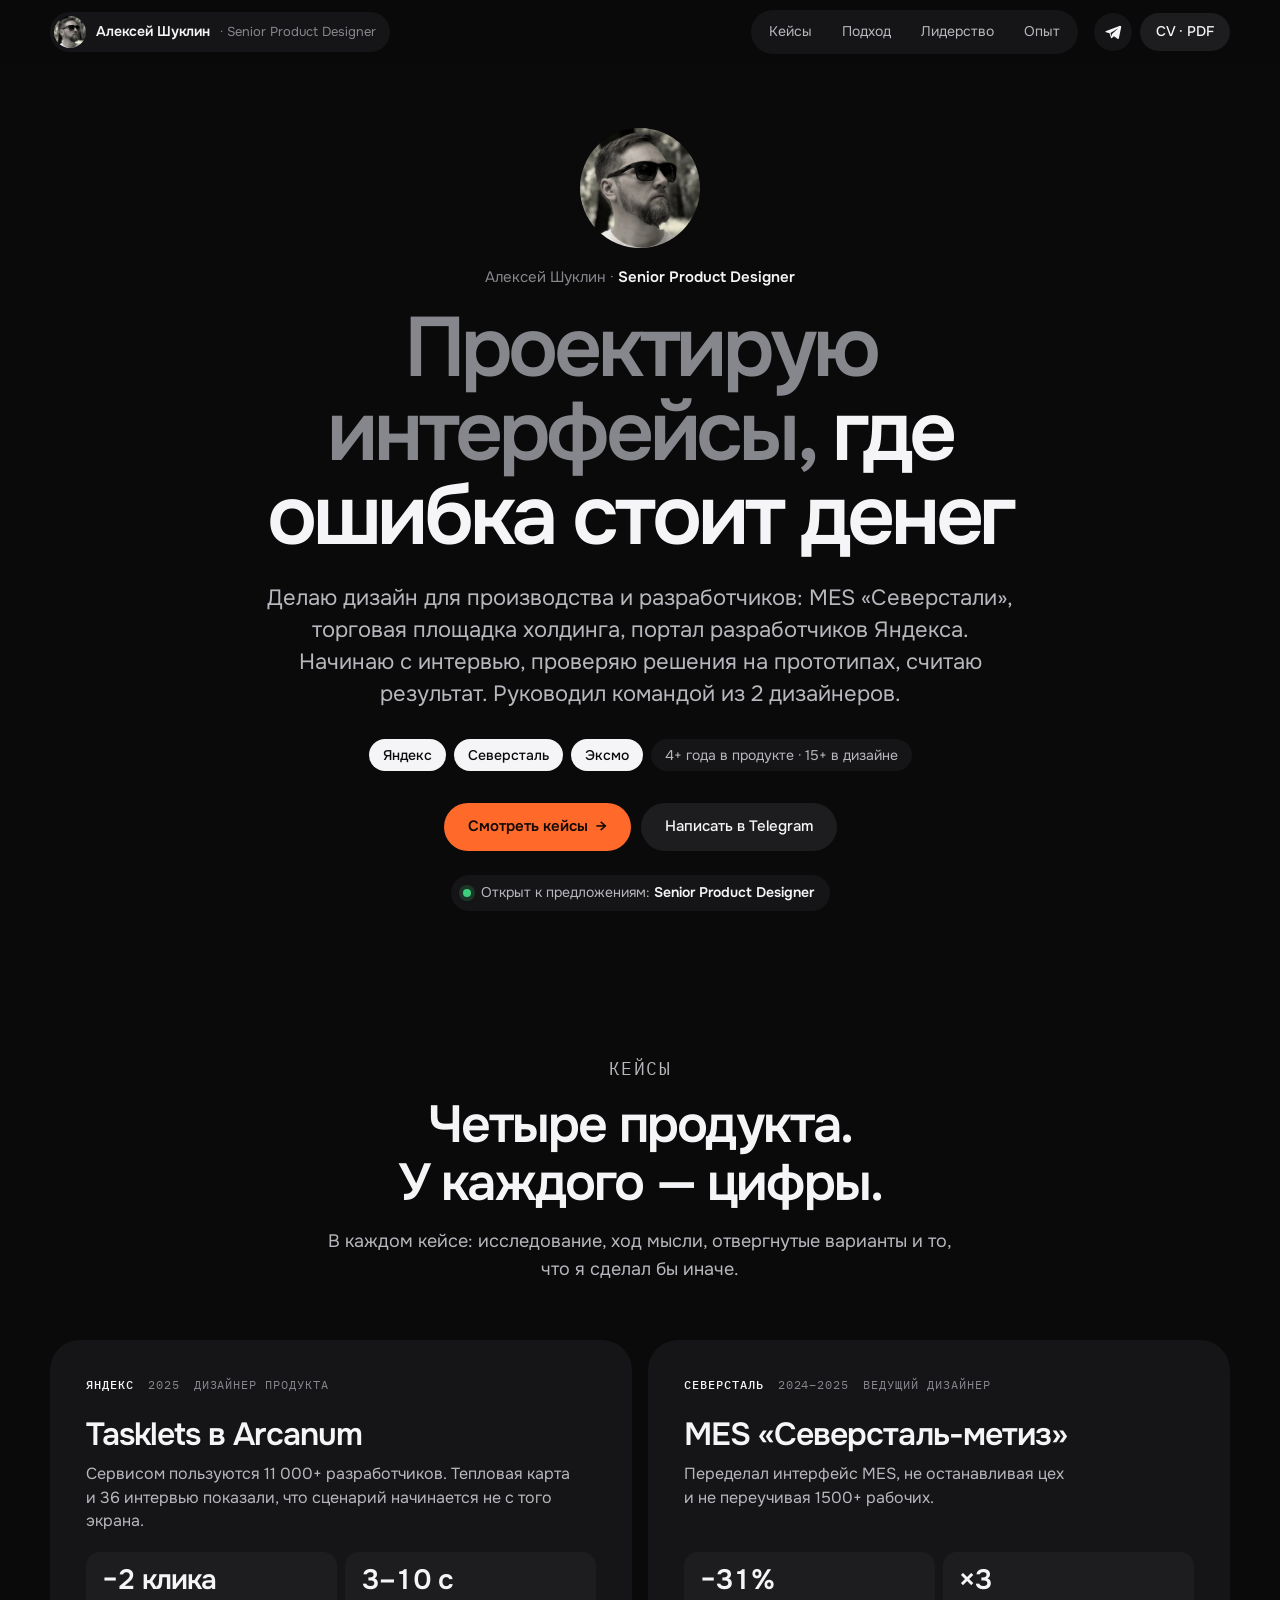
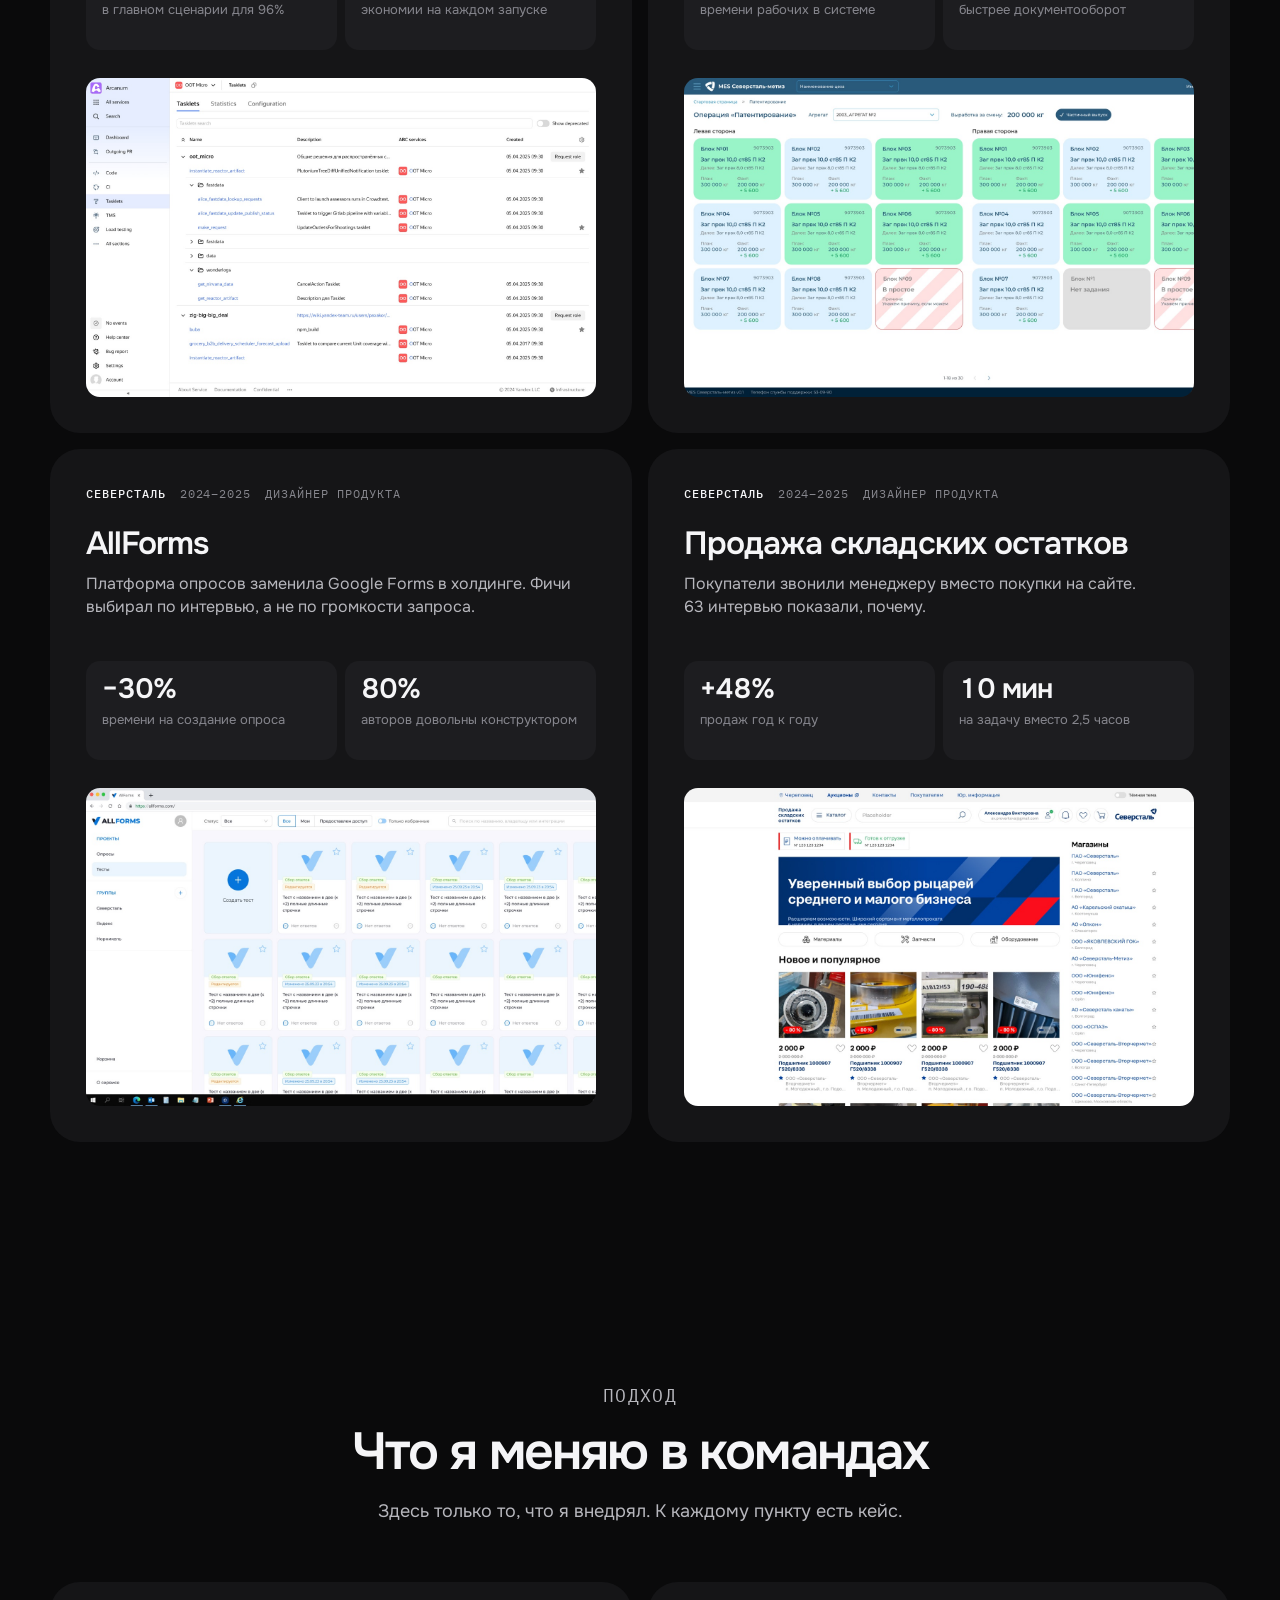
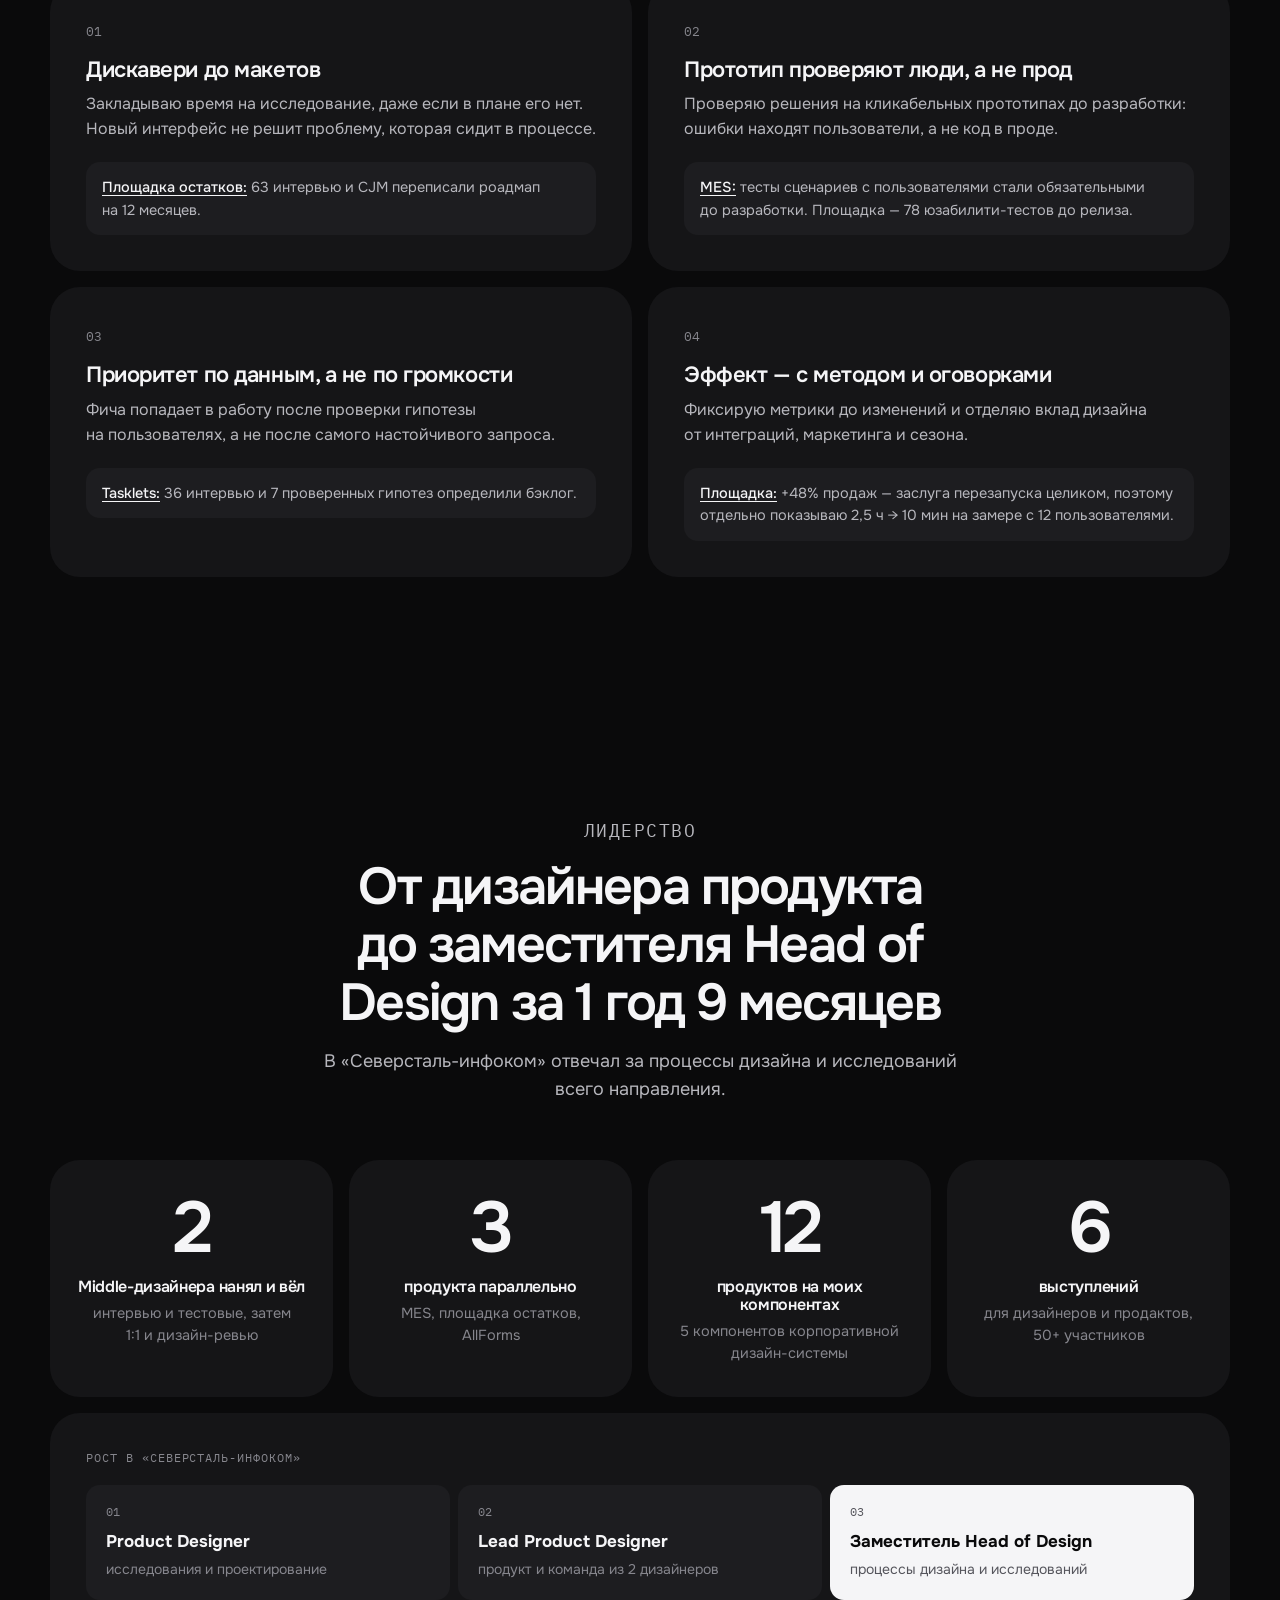
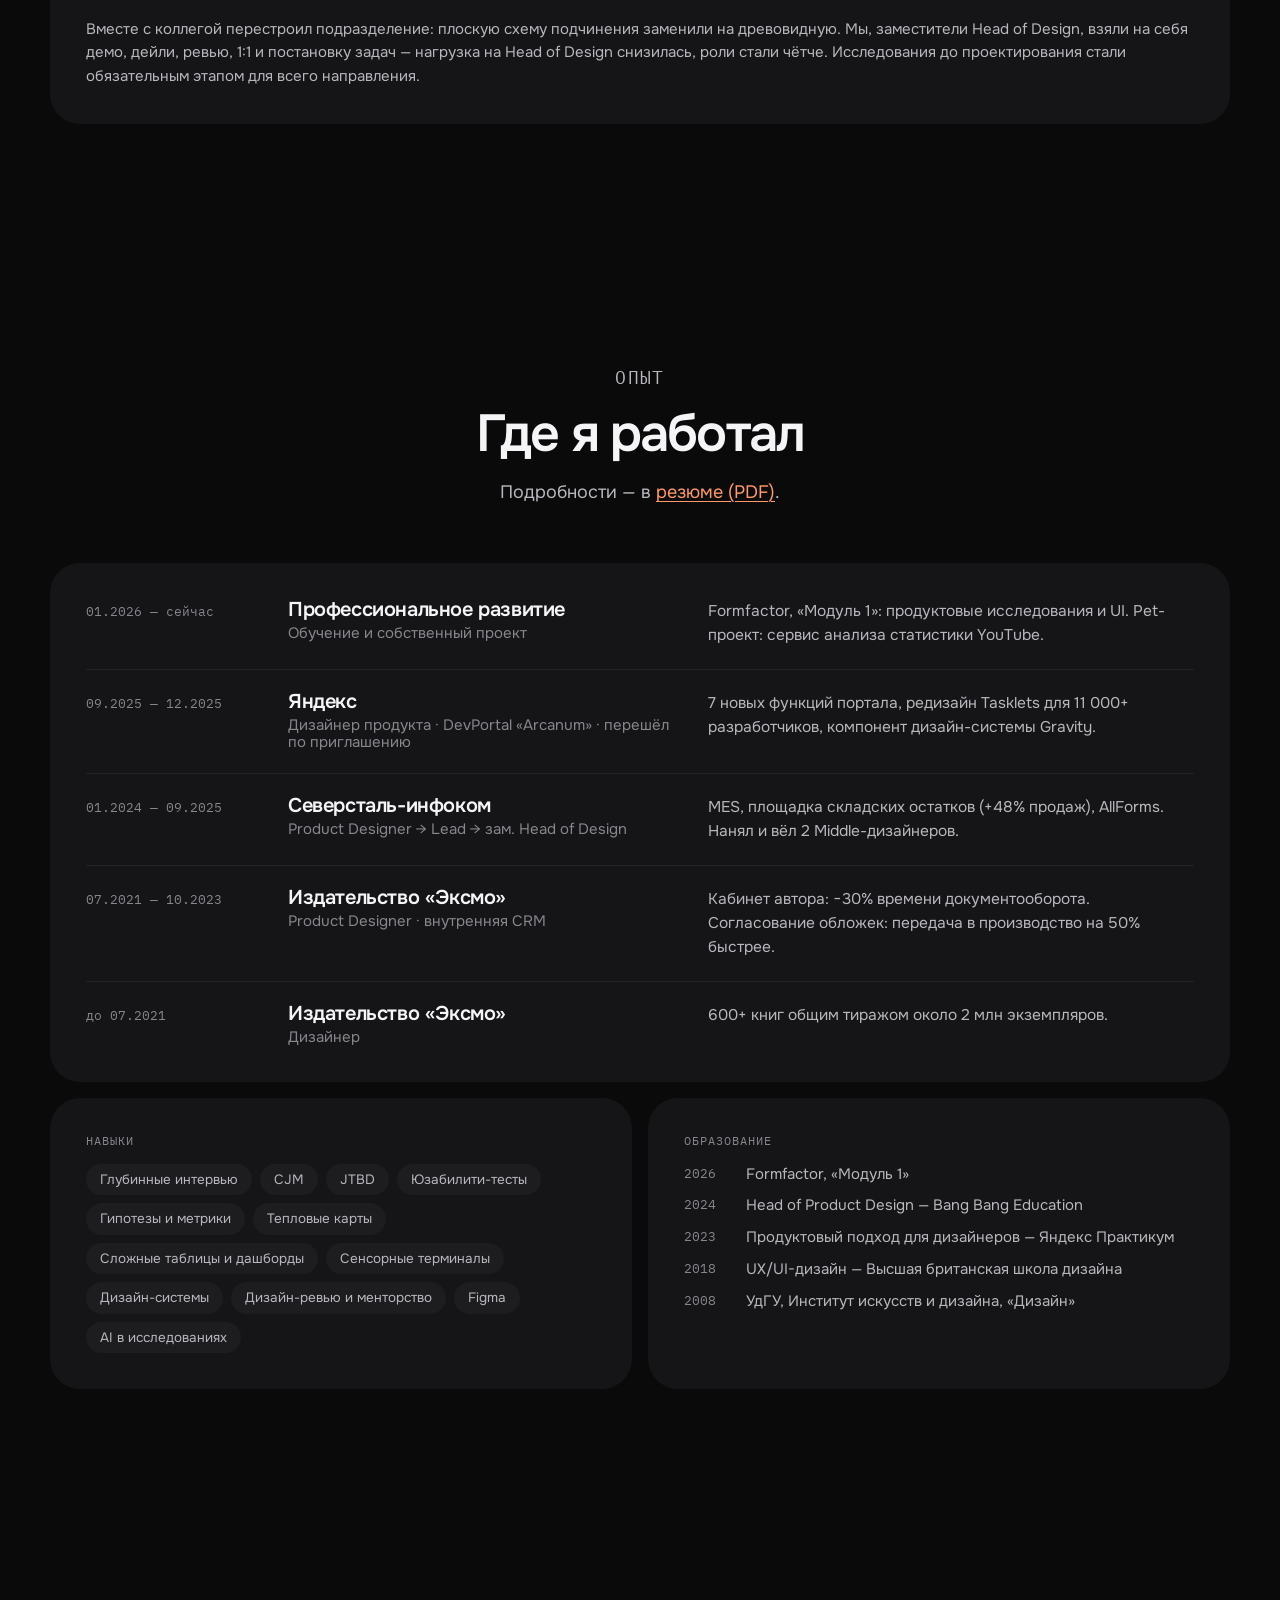
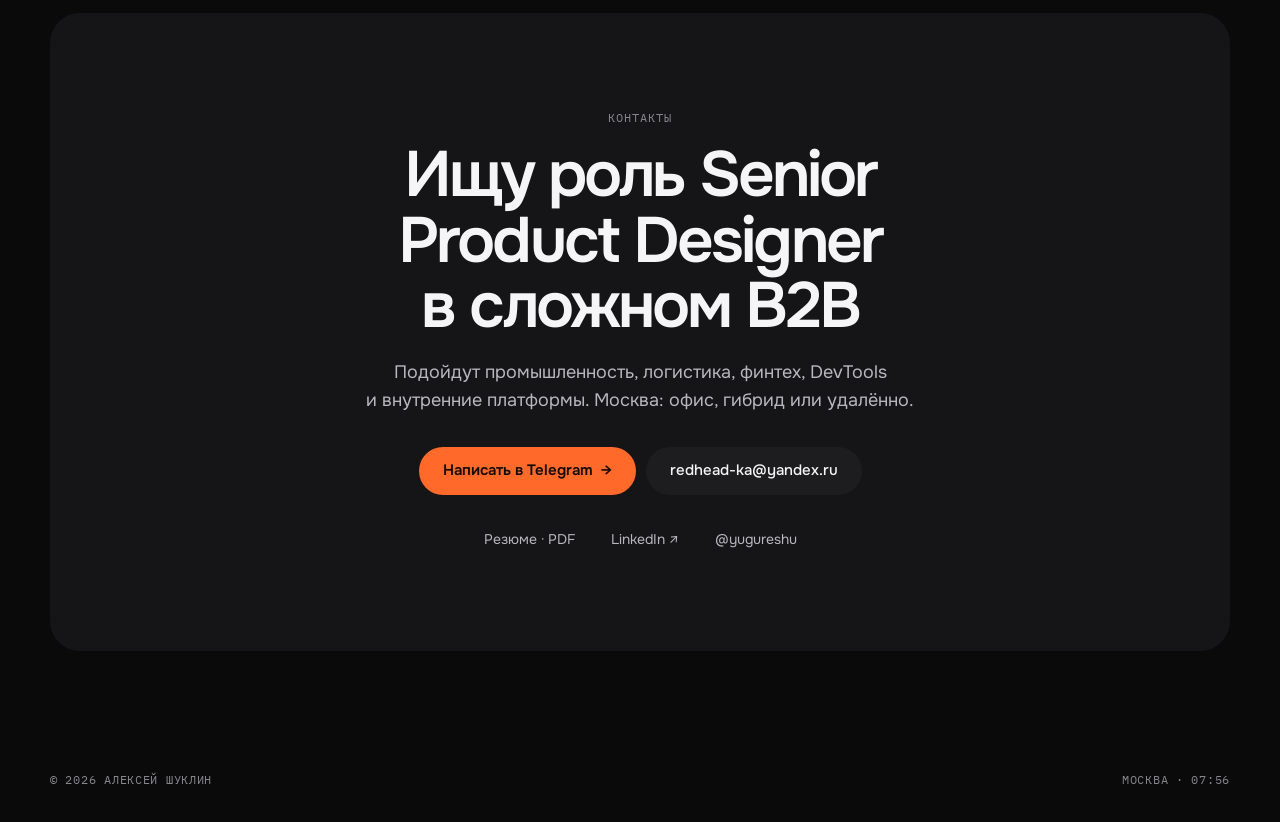
==== index.html @ 3ce42d24 "Портфолио: главная, 4 кейса, ассеты и резюме Co-Authored-By: Claude Opus 5.5 <noreply@anthropic.com>" ====
<!doctype html>
<html lang="ru">
<head>
  <meta charset="utf-8">
  <meta name="viewport" content="width=device-width, initial-scale=1">
  <title>Алексей Шуклин — Senior Product Designer, enterprise B2B</title>
  <meta name="description" content="Продуктовый дизайнер в enterprise B2B: MES для «Северстали», площадка продажи складских остатков (+48% продаж), DevTools в Яндексе. Кейсы с исследованиями, развилками и метриками.">
  <meta property="og:type" content="website">
  <meta property="og:title" content="Алексей Шуклин — Senior Product Designer">
  <meta property="og:description" content="Enterprise B2B: от терминалов в цеху «Северстали» до портала разработчиков Яндекса. 4 кейса с методами и метриками.">
  <meta property="og:image" content="assets/img/home/mes.jpg">
  <meta name="twitter:card" content="summary_large_image">
  <meta name="theme-color" content="#0a0a0b">
  <link rel="icon" href="data:image/svg+xml,%3Csvg xmlns='http://www.w3.org/2000/svg' viewBox='0 0 32 32'%3E%3Crect width='32' height='32' rx='9' fill='%2316161a'/%3E%3Cpath d='M4 28 28 4' stroke='%23ff6a2b' stroke-width='6' stroke-linecap='round'/%3E%3C/svg%3E">
  <link rel="preconnect" href="https://fonts.googleapis.com">
  <link rel="preconnect" href="https://fonts.gstatic.com" crossorigin>
  <link href="https://fonts.googleapis.com/css2?family=IBM+Plex+Mono:wght@400;500&family=Onest:wght@400;500;600;700&display=swap" rel="stylesheet">
  <link rel="stylesheet" href="assets/styles.css?v=20">
</head>
<body class="has-bg">
<canvas class="bg-canvas" aria-hidden="true"></canvas>
<a class="skip-link" href="#main">Перейти к содержимому</a>

<header class="site-header">
  <div class="wrap header-inner">
    <a class="me" href="index.html" aria-label="Алексей Шуклин — на главную">
      <img src="assets/img/portrait.jpg" alt="" width="32" height="32">
      <strong>Алексей Шуклин</strong><span>Senior Product Designer</span>
    </a>
    <nav class="nav" aria-label="Основная навигация">
      <a href="#cases">Кейсы</a>
      <a href="#approach">Подход</a>
      <a href="#leadership">Лидерство</a>
      <a href="#experience">Опыт</a>
    </nav>
    <div class="header-cta">
      <a class="icon-btn" href="https://t.me/yugureshu" target="_blank" rel="noopener" aria-label="Написать в Telegram">
        <svg viewBox="0 0 24 24" fill="currentColor" aria-hidden="true"><path d="M21.4 3.6 2.9 10.7c-1.2.5-1.2 1.2-.2 1.5l4.7 1.5 1.8 5.6c.2.6.1.9.8.9.5 0 .7-.2 1-.5l2.3-2.2 4.8 3.5c.9.5 1.5.2 1.7-.8l3.1-14.7c.3-1.3-.5-1.9-1.5-1.4ZM8.6 13.4l9.2-5.8c.5-.3.9-.1.5.2l-7.6 6.9-.3 3.2-1.8-4.5Z"/></svg>
      </a>
      <a class="btn btn-sm" href="assets/Aleksei_Shuklin_Senior_Product_Designer.pdf" download>CV · PDF</a>
    </div>
  </div>
</header>

<main id="main">

  <!-- ============ HERO ============ -->
  <section class="hero">
    <div class="wrap">
      <img class="avatar" src="assets/img/portrait.jpg" alt="Алексей Шуклин" width="600" height="800" fetchpriority="high">
      <p class="who">Алексей Шуклин · <b>Senior Product Designer</b></p>
      <h1><span class="dim">Проектирую интерфейсы,</span> где ошибка стоит денег</h1>
      <p class="sub">Делаю дизайн для производства и разработчиков: MES «Северстали», торговая площадка холдинга, портал разработчиков Яндекса. Начинаю с интервью, проверяю решения на прототипах, считаю результат. Руководил командой из 2 дизайнеров.</p>
      <ul class="chips center" aria-label="Коротко обо мне">
        <li class="chip solid">Яндекс</li>
        <li class="chip solid">Северсталь</li>
        <li class="chip solid">Эксмо</li>
        <li class="chip">4+ года в продукте · 15+ в дизайне</li>
      </ul>
      <div class="btn-row center">
        <a class="btn btn-primary" href="#cases">Смотреть кейсы <span class="arr" aria-hidden="true">→</span></a>
        <a class="btn" href="https://t.me/yugureshu" target="_blank" rel="noopener">Написать в Telegram</a>
      </div>
      <div class="status"><span class="dot" aria-hidden="true"></span><span>Открыт к предложениям: <b>Senior Product Designer</b></span></div>
    </div>
  </section>


  <!-- ============ КЕЙСЫ ============ -->
  <section class="section" id="cases" aria-labelledby="cases-title">
    <div class="wrap">
      <div class="sec-head">
        <p class="eyebrow">Кейсы</p>
        <h2 id="cases-title">Четыре продукта. У каждого — цифры.</h2>
        <p>В каждом кейсе: исследование, ход мысли, отвергнутые варианты и то, что я сделал бы иначе.</p>
      </div>

      <div class="tiles two cases">
        <a class="tile case reveal" href="cases/tasklets.html">
          <div class="case-top">
            <p class="case-meta"><b>Яндекс</b><span>2025</span><span>Дизайнер продукта</span></p>
            <h3>Tasklets в Arcanum</h3>
            <p class="one">Сервисом пользуются 11 000+ разработчиков. Тепловая карта и 36 интервью показали, что сценарий начинается не с того экрана.</p>
            <div class="nums">
              <div class="num-tile"><b>−2 клика</b><span>в главном сценарии для 96%</span></div>
              <div class="num-tile"><b>3–10 с</b><span>экономии на каждом запуске</span></div>
            </div>
          </div>
          <div class="plate">
            <img src="assets/img/home/tasklets.jpg" alt="Список тасклетов в портале разработчика Arcanum" width="1600" height="1000" loading="lazy">
          </div>
        </a>

        <a class="tile case reveal" href="cases/mes-metiz.html">
          <div class="case-top">
            <p class="case-meta"><b>Северсталь</b><span>2024–2025</span><span>Ведущий дизайнер</span></p>
            <h3>MES «Северсталь-метиз»</h3>
            <p class="one">Переделал интерфейс MES, не останавливая цех и не переучивая 1500+ рабочих.</p>
            <div class="nums">
              <div class="num-tile"><b>−31%</b><span>времени рабочих в системе</span></div>
              <div class="num-tile"><b>×3</b><span>быстрее документооборот</span></div>
            </div>
          </div>
          <div class="plate">
            <img src="assets/img/home/mes.jpg" alt="Экран операции «Патентирование» в MES: плитки блоков агрегата со статусами" width="1600" height="900" loading="lazy">
          </div>
        </a>

        <a class="tile case reveal" href="cases/allforms.html">
          <div class="case-top">
            <p class="case-meta"><b>Северсталь</b><span>2024–2025</span><span>Дизайнер продукта</span></p>
            <h3>AllForms</h3>
            <p class="one">Платформа опросов заменила Google Forms в холдинге. Фичи выбирал по интервью, а не по громкости запроса.</p>
            <div class="nums">
              <div class="num-tile"><b>−30%</b><span>времени на создание опроса</span></div>
              <div class="num-tile"><b>80%</b><span>авторов довольны конструктором</span></div>
            </div>
          </div>
          <div class="plate">
            <img src="assets/img/home/allforms.jpg" alt="Список опросов в платформе AllForms" width="1600" height="900" loading="lazy">
          </div>
        </a>

        <a class="tile case reveal" href="cases/marketplace.html">
          <div class="case-top">
            <p class="case-meta"><b>Северсталь</b><span>2024–2025</span><span>Дизайнер продукта</span></p>
            <h3>Продажа складских остатков</h3>
            <p class="one">Покупатели звонили менеджеру вместо покупки на сайте. 63 интервью показали, почему.</p>
            <div class="nums">
              <div class="num-tile"><b>+48%</b><span>продаж год к году</span></div>
              <div class="num-tile"><b>10 мин</b><span>на задачу вместо 2,5 часов</span></div>
            </div>
          </div>
          <div class="plate">
            <img src="assets/img/home/market.jpg" alt="Главная страница площадки продажи складских остатков «Северстали»" width="1600" height="900" loading="lazy">
          </div>
        </a>
      </div>
    </div>
  </section>

  <!-- ============ ПОДХОД ============ -->
  <section class="section" id="approach" aria-labelledby="approach-title">
    <div class="wrap">
      <div class="sec-head">
        <p class="eyebrow">Подход</p>
        <h2 id="approach-title">Что я меняю в командах</h2>
        <p>Здесь только то, что я внедрял. К каждому пункту есть кейс.</p>
      </div>
      <div class="tiles two">
        <article class="tile way reveal">
          <span class="n">01</span>
          <h3>Дискавери до макетов</h3>
          <p>Закладываю время на исследование, даже если в плане его нет. Новый интерфейс не решит проблему, которая сидит в процессе.</p>
          <p class="proof"><a href="cases/marketplace.html">Площадка остатков:</a> 63 интервью и CJM переписали роадмап на 12 месяцев.</p>
        </article>
        <article class="tile way reveal">
          <span class="n">02</span>
          <h3>Прототип проверяют люди, а не прод</h3>
          <p>Проверяю решения на кликабельных прототипах до разработки: ошибки находят пользователи, а не код в проде.</p>
          <p class="proof"><a href="cases/mes-metiz.html">MES:</a> тесты сценариев с пользователями стали обязательными до разработки. Площадка — 78 юзабилити-тестов до релиза.</p>
        </article>
        <article class="tile way reveal">
          <span class="n">03</span>
          <h3>Приоритет по данным, а не по громкости</h3>
          <p>Фича попадает в работу после проверки гипотезы на пользователях, а не после самого настойчивого запроса.</p>
          <p class="proof"><a href="cases/tasklets.html">Tasklets:</a> 36 интервью и 7 проверенных гипотез определили бэклог.</p>
        </article>
        <article class="tile way reveal">
          <span class="n">04</span>
          <h3>Эффект — с методом и оговорками</h3>
          <p>Фиксирую метрики до изменений и отделяю вклад дизайна от интеграций, маркетинга и сезона.</p>
          <p class="proof"><a href="cases/marketplace.html">Площадка:</a> +48% продаж — заслуга перезапуска целиком, поэтому отдельно показываю 2,5 ч → 10 мин на замере с 12 пользователями.</p>
        </article>
      </div>
    </div>
  </section>

  <!-- ============ ЛИДЕРСТВО ============ -->
  <section class="section" id="leadership" aria-labelledby="lead-title">
    <div class="wrap">
      <div class="sec-head">
        <p class="eyebrow">Лидерство</p>
        <h2 id="lead-title">От дизайнера продукта до заместителя Head of Design за 1 год 9 месяцев</h2>
        <p>В «Северсталь-инфоком» отвечал за процессы дизайна и исследований всего направления.</p>
      </div>
      <div class="tiles four">
        <article class="tile stat reveal"><b>2</b><h3>Middle-дизайнера нанял и вёл</h3><p>интервью и тестовые, затем 1:1 и дизайн-ревью</p></article>
        <article class="tile stat reveal"><b>3</b><h3>продукта параллельно</h3><p>MES, площадка остатков, AllForms</p></article>
        <article class="tile stat reveal"><b>12</b><h3>продуктов на моих компонентах</h3><p>5 компонентов корпоративной дизайн-системы</p></article>
        <article class="tile stat reveal"><b>6</b><h3>выступлений</h3><p>для дизайнеров и продактов, 50+ участников</p></article>
      </div>
      <div class="tile path reveal">
        <p class="eyebrow">Рост в «Северсталь-инфоком»</p>
        <ol class="steps">
          <li><b>Product Designer</b><span>исследования и проектирование</span></li>
          <li><b>Lead Product Designer</b><span>продукт и команда из 2 дизайнеров</span></li>
          <li><b>Заместитель Head of Design</b><span>процессы дизайна и исследований</span></li>
        </ol>
        <p class="path-note">Вместе с коллегой перестроил подразделение: плоскую схему подчинения заменили на древовидную. Мы, заместители Head of Design, взяли на себя демо, дейли, ревью, 1:1 и постановку задач — нагрузка на Head of Design снизилась, роли стали чётче. Исследования до проектирования стали обязательным этапом для всего направления.</p>
      </div>
    </div>
  </section>

  <!-- ============ ОПЫТ ============ -->
  <section class="section" id="experience" aria-labelledby="exp-title">
    <div class="wrap">
      <div class="sec-head">
        <p class="eyebrow">Опыт</p>
        <h2 id="exp-title">Где я работал</h2>
        <p>Подробности — в <a class="link" href="assets/Aleksei_Shuklin_Senior_Product_Designer.pdf" download>резюме (PDF)</a>.</p>
      </div>
      <div class="tile reveal">
        <ol class="exp">
          <li><span class="when">01.2026 — сейчас</span><h3>Профессиональное развитие<span class="role">Обучение и собственный проект</span></h3><p>Formfactor, «Модуль 1»: продуктовые исследования и UI. Pet-проект: сервис анализа статистики YouTube.</p></li>
          <li><span class="when">09.2025 — 12.2025</span><h3>Яндекс<span class="role">Дизайнер продукта · DevPortal «Arcanum» · перешёл по приглашению</span></h3><p>7 новых функций портала, редизайн Tasklets для 11 000+ разработчиков, компонент дизайн-системы Gravity.</p></li>
          <li><span class="when">01.2024 — 09.2025</span><h3>Северсталь-инфоком<span class="role">Product Designer → Lead → зам. Head of Design</span></h3><p>MES, площадка складских остатков (+48% продаж), AllForms. Нанял и вёл 2 Middle-дизайнеров.</p></li>
          <li><span class="when">07.2021 — 10.2023</span><h3>Издательство «Эксмо»<span class="role">Product Designer · внутренняя CRM</span></h3><p>Кабинет автора: −30% времени документооборота. Согласование обложек: передача в производство на 50% быстрее.</p></li>
          <li><span class="when">до 07.2021</span><h3>Издательство «Эксмо»<span class="role">Дизайнер</span></h3><p>600+ книг общим тиражом около 2 млн экземпляров.</p></li>
        </ol>
      </div>
      <div class="tiles two" style="margin-top: var(--gap)">
        <div class="tile side reveal">
          <h4>Навыки</h4>
          <ul class="chips">
            <li class="chip">Глубинные интервью</li><li class="chip">CJM</li><li class="chip">JTBD</li><li class="chip">Юзабилити-тесты</li><li class="chip">Гипотезы и метрики</li><li class="chip">Тепловые карты</li><li class="chip">Сложные таблицы и дашборды</li><li class="chip">Сенсорные терминалы</li><li class="chip">Дизайн-системы</li><li class="chip">Дизайн-ревью и менторство</li><li class="chip">Figma</li><li class="chip">AI в исследованиях</li>
          </ul>
        </div>
        <div class="tile side reveal">
          <h4>Образование</h4>
          <ul class="edu">
            <li><span>2026</span>Formfactor, «Модуль 1»</li>
            <li><span>2024</span>Head of Product Design — Bang Bang Education</li>
            <li><span>2023</span>Продуктовый подход для дизайнеров — Яндекс Практикум</li>
            <li><span>2018</span>UX/UI-дизайн — Высшая британская школа дизайна</li>
            <li><span>2008</span>УдГУ, Институт искусств и дизайна, «Дизайн»</li>
          </ul>
        </div>
      </div>
    </div>
  </section>

  <!-- ============ КОНТАКТЫ ============ -->
  <section class="section contact" id="contact" aria-labelledby="contact-title">
    <div class="wrap">
      <div class="tile reveal">
        <p class="eyebrow" style="margin-bottom:16px">Контакты</p>
        <h2 id="contact-title">Ищу роль Senior Product Designer в сложном B2B</h2>
        <p class="sub">Подойдут промышленность, логистика, финтех, DevTools и внутренние платформы. Москва: офис, гибрид или удалённо.</p>
        <div class="btn-row center">
          <a class="btn btn-primary" href="https://t.me/yugureshu" target="_blank" rel="noopener">Написать в Telegram <span class="arr" aria-hidden="true">→</span></a>
          <a class="btn" href="mailto:redhead-ka@yandex.ru">redhead-ka@yandex.ru</a>
        </div>
        <ul class="chips center">
          <li><a class="chip" href="assets/Aleksei_Shuklin_Senior_Product_Designer.pdf" download>Резюме · PDF</a></li>
          <li><a class="chip" href="https://www.linkedin.com/in/%D0%B0%D0%BB%D0%B5%D0%BA%D1%81%D0%B5%D0%B9-%D1%88%D1%83%D0%BA%D0%BB%D0%B8%D0%BD-abb809121/" target="_blank" rel="noopener">LinkedIn ↗</a></li>
          <li><a class="chip" href="https://t.me/yugureshu" target="_blank" rel="noopener">@yugureshu</a></li>
        </ul>
      </div>
    </div>
  </section>
</main>

<footer class="site-footer">
  <div class="wrap">
    <span>© <span data-year>2026</span> Алексей Шуклин</span>
    <span>Москва · <span data-clock>--:--</span></span>
  </div>
</footer>

<script src="assets/ribbons.js?v=4"></script>
<script src="assets/main.js?v=4"></script>
</body>
</html>
---- assets/styles.css ----
/* =========================================================
   Алексей Шуклин — портфолио
   Принципы (общее у apple.com, eduardoduccigne.co, galimovilnur-portfolio.ru):
   1. Сначала работа, потом слова: визуал крупно, текста — строка и абзац.
   2. Система плиток: скруглённые контейнеры на нейтральном фоне,
      ровные зазоры, без обводок — разделение тоном фона.
   3. Иерархия плитки: мета → заголовок → одна строка → цифры → действие → визуал.
   4. Пилюли: кнопки и чипы одной формы; основная кнопка — заливка, вторая — тихая.
   5. Один акцент — только для действий. Цифры и заголовки — белые.
   6. Короткое центрированное высказывание в первом экране, контакт — в один клик.
   ========================================================= */

:root {
  color-scheme: dark;
  --bg: #0a0a0b;
  --surface: #151517;
  --surface-2: #1d1d20;
  --surface-3: #2a2a2e;
  --ink: #f5f5f7;
  --ink-2: #b7b7bd;
  --ink-3: #86868d;
  --accent: #ff6a2b;
  --accent-hover: #ff8550;
  --accent-ink: #ff9a66;
  --ok: #3ccf7c;

  --font: "Onest", system-ui, -apple-system, "Segoe UI", Roboto, Arial, sans-serif;
  --mono: "IBM Plex Mono", ui-monospace, SFMono-Regular, Menlo, Consolas, monospace;

  --wrap: 1180px;
  --gutter: 16px;
  --gap: 12px;
  --r-xs: 10px;
  --r-sm: 14px;
  --radius: 22px;
  --r-lg: 30px;
  --header-h: 64px;

  --hatch: repeating-linear-gradient(-45deg, transparent 0 7px, rgba(255, 255, 255, .045) 7px 8px);
  --shadow: 0 30px 60px -30px rgba(0, 0, 0, .9);
}
@media (min-width: 768px) { :root { --gutter: 32px; --gap: 16px; } }

*, *::before, *::after { box-sizing: border-box; }
html { -webkit-text-size-adjust: 100%; scroll-behavior: smooth; scroll-padding-top: calc(var(--header-h) + 16px); background: var(--bg); }
@media (prefers-reduced-motion: reduce) { html { scroll-behavior: auto; } }
body {
  margin: 0; background: var(--bg); color: var(--ink);
  font-family: var(--font); font-size: 17px; line-height: 1.55;
  -webkit-font-smoothing: antialiased; text-rendering: optimizeLegibility; overflow-x: hidden;
}
img { max-width: 100%; height: auto; display: block; }
a { color: inherit; }
p { margin: 0 0 1em; }
h1, h2, h3, h4 { margin: 0; font-weight: 600; letter-spacing: -0.02em; line-height: 1.12; }
ul, ol { margin: 0; padding: 0; }
button { font: inherit; color: inherit; }
::selection { background: var(--accent); color: #111; }
:focus-visible { outline: 2px solid var(--accent); outline-offset: 3px; border-radius: var(--r-xs); }

.wrap { max-width: calc(var(--wrap) + var(--gutter) * 2); margin: 0 auto; padding: 0 var(--gutter); }
.skip-link { position: absolute; left: 8px; top: -60px; z-index: 100; background: var(--ink); color: var(--bg); padding: 10px 14px; border-radius: var(--r-sm); text-decoration: none; font-size: 14px; }
.skip-link:focus { top: 8px; }

/* ---------- Типографика ---------- */
.eyebrow { font-family: var(--mono); font-size: 12px; line-height: 1.5; letter-spacing: .08em; text-transform: uppercase; color: var(--ink-3); }
.eyebrow b { color: var(--ink); font-weight: 500; }
.lead { font-size: clamp(18px, 2vw, 21px); line-height: 1.5; color: var(--ink-2); max-width: 44em; }
.dim { color: var(--ink-3); }

/* ---------- Пилюли: кнопки и чипы ---------- */
.btn {
  display: inline-flex; align-items: center; justify-content: center; gap: 8px;
  min-height: 48px; padding: 0 24px; border: 0; border-radius: 999px;
  background: var(--surface-2); color: var(--ink);
  font-size: 15px; font-weight: 500; text-decoration: none; white-space: nowrap; cursor: pointer;
  transition: background-color .15s ease, color .15s ease, transform .15s ease;
}
.btn:hover { background: var(--surface-3); }
.btn:active { transform: scale(.98); }
.btn-primary { background: var(--accent); color: #140a05; font-weight: 600; }
.btn-primary:hover { background: var(--accent-hover); }
.btn-sm { min-height: 38px; padding: 0 16px; font-size: 14px; }
.btn .arr { transition: transform .15s ease; }
.btn:hover .arr { transform: translateX(3px); }
.btn-row { display: flex; flex-wrap: wrap; gap: 10px; }
.btn-row.center { justify-content: center; }

.chips { display: flex; flex-wrap: wrap; gap: 8px; list-style: none; }
.chips.center { justify-content: center; }
.chip { display: inline-flex; align-items: center; gap: 6px; padding: 7px 14px; border-radius: 999px; background: var(--surface); color: var(--ink-2); font-size: 14px; line-height: 1.3; text-decoration: none; }
a.chip:hover { background: var(--surface-2); color: var(--ink); }
.chip.solid { background: var(--ink); color: var(--bg); font-weight: 500; }

.link { color: var(--accent-ink); text-decoration: underline; text-decoration-thickness: 1px; text-underline-offset: 3px; }

/* ---------- Шапка ---------- */
.site-header {
  position: sticky; top: 0; z-index: 50;
  background: color-mix(in srgb, var(--bg) 72%, transparent);
  -webkit-backdrop-filter: saturate(160%) blur(18px); backdrop-filter: saturate(160%) blur(18px);
}
.header-inner { height: var(--header-h); display: flex; align-items: center; gap: 16px; }
.me { display: inline-flex; align-items: center; gap: 10px; padding: 4px 14px 4px 4px; margin-right: auto; border-radius: 999px; background: var(--surface); text-decoration: none; }
.me img { width: 32px; height: 32px; border-radius: 50%; object-fit: cover; object-position: center 22%; filter: grayscale(90%) contrast(1.1); }
.me strong { font-size: 14px; font-weight: 600; letter-spacing: -0.01em; white-space: nowrap; }
.me span { display: none; font-size: 13px; color: var(--ink-3); white-space: nowrap; }
@media (min-width: 1100px) { .me span { display: inline; } .me span::before { content: "· "; } }
.nav { display: none; gap: 2px; padding: 4px; background: var(--surface); border-radius: 999px; }
.nav a { text-decoration: none; font-size: 14px; color: var(--ink-2); padding: 7px 14px; border-radius: 999px; }
.nav a:hover { color: var(--ink); background: var(--surface-2); }
@media (min-width: 900px) { .nav { display: flex; } }
.header-cta { display: flex; gap: 8px; align-items: center; }
.icon-btn { width: 38px; height: 38px; display: grid; place-items: center; border-radius: 50%; background: var(--surface); color: var(--ink); }
.icon-btn:hover { background: var(--surface-2); }
.icon-btn svg { width: 18px; height: 18px; }

/* ---------- Секции ---------- */
.section { padding: 72px 0; }
@media (min-width: 768px) { .section { padding: 112px 0; } }
.sec-head { text-align: center; max-width: 720px; margin: 0 auto 40px; }
@media (min-width: 768px) { .sec-head { margin-bottom: 56px; } }
.sec-head .eyebrow { margin-bottom: 14px; }
.sec-head h2 { font-size: clamp(32px, 4.6vw, 52px); letter-spacing: -0.035em; }
.sec-head p { margin: 16px auto 0; color: var(--ink-2); font-size: 18px; max-width: 36em; }

/* ---------- HERO ---------- */
.hero { padding: 40px 0 8px; text-align: center; }
@media (min-width: 768px) { .hero { padding: 64px 0 16px; } }
.who { margin: 0 0 18px; font-size: 15px; color: var(--ink-3); }
.who b { color: var(--ink); font-weight: 600; }
.avatar { width: 120px; height: 120px; margin: 0 auto 18px; border-radius: 50%; object-fit: cover; object-position: center 22%;
  filter: grayscale(90%) sepia(.1) contrast(1.12) brightness(.92); }
.status { display: inline-flex; align-items: center; gap: 10px; padding: 7px 16px 7px 12px; margin-top: 24px; text-align: left; border-radius: 999px; background: var(--surface); font-size: 14px; color: var(--ink-2); }
.status b { color: var(--ink); font-weight: 600; }
.status .dot { width: 8px; height: 8px; border-radius: 50%; background: var(--ok); box-shadow: 0 0 0 4px rgba(60, 207, 124, .18); animation: pulse 2.4s ease-in-out infinite; }
@keyframes pulse { 50% { box-shadow: 0 0 0 7px rgba(60, 207, 124, .05); } }
@media (prefers-reduced-motion: reduce) { .status .dot { animation: none; } }
.hero h1 { font-size: clamp(40px, 6.6vw, 84px); line-height: 1; letter-spacing: -0.05em; max-width: 15ch; margin: 0 auto 24px; }
.hero h1 .dim { color: var(--ink-3); }
.hero .sub { font-size: clamp(18px, 2vw, 22px); line-height: 1.45; color: var(--ink-2); max-width: 34em; margin: 0 auto 28px; }
.hero .chips { margin-bottom: 32px; }

/* ---------- Плитки ---------- */
.tiles { display: grid; gap: var(--gap); }
@media (min-width: 768px) { .tiles.two { grid-template-columns: repeat(2, minmax(0, 1fr)); } }
@media (min-width: 900px) { .tiles.four { grid-template-columns: repeat(4, minmax(0, 1fr)); } }
@media (min-width: 600px) and (max-width: 899px) { .tiles.four { grid-template-columns: repeat(2, minmax(0, 1fr)); } }
.tile { position: relative; background: var(--surface); border-radius: var(--r-lg); padding: 28px; overflow: hidden; }
@media (min-width: 768px) { .tile { padding: 36px; } }

/* Кейсы: одинаковые плитки 2×2 */
.cases { grid-auto-rows: 1fr; }
.case {
  display: flex; flex-direction: column; padding: 0; text-decoration: none; color: inherit;
  transition: transform .3s cubic-bezier(.2, .7, .2, 1), box-shadow .3s ease, background-color .3s ease;
}
.case:hover { transform: translateY(-4px); box-shadow: var(--shadow); background: #18181b; }
.case-top { padding: 28px 28px 24px; display: flex; flex-direction: column; gap: 10px; flex: 1; }
@media (min-width: 768px) { .case-top { padding: 36px 36px 28px; } }
.case-meta { display: flex; flex-wrap: wrap; gap: 6px 14px; font-family: var(--mono); font-size: 12px; letter-spacing: .08em; text-transform: uppercase; color: var(--ink-3); }
.case-meta b { color: var(--ink); font-weight: 500; }
.case h3 { font-size: clamp(24px, 2.6vw, 32px); letter-spacing: -0.03em; }
.case .one { margin: 0; color: var(--ink-2); font-size: 16px; line-height: 1.45; min-height: 2.9em; }
.nums { display: grid; grid-template-columns: 1fr 1fr; gap: 8px; margin-top: auto; padding-top: 10px; }
.num-tile { padding: 14px 16px; border-radius: var(--r-sm); background: var(--surface-2); }
.num-tile b { display: block; white-space: nowrap; font-size: clamp(22px, 6vw, 28px); font-weight: 600; letter-spacing: -0.035em; line-height: 1.05; font-variant-numeric: tabular-nums; }
.num-tile span { display: block; min-height: 2.7em; margin-top: 6px; font-size: 13px; line-height: 1.35; color: var(--ink-3); }
.plate { position: relative; margin: auto 28px 28px; border-radius: var(--r-sm); background: var(--surface-2); aspect-ratio: 16 / 10; overflow: hidden; }
@media (max-width: 600px) { .plate { aspect-ratio: 4 / 3; } }
@media (min-width: 768px) { .plate { margin: auto 36px 36px; } }
.plate img { position: absolute; inset: 0; width: 100%; height: 100%; object-fit: cover; object-position: top left; transition: transform .6s cubic-bezier(.2, .7, .2, 1); }
.case:hover .plate img { transform: scale(1.03); }
.see { position: absolute; left: 16px; bottom: 16px; z-index: 1; display: inline-flex; align-items: center; gap: 8px; padding: 10px 16px; border-radius: 999px; background: rgba(10, 10, 11, .78); -webkit-backdrop-filter: blur(10px); backdrop-filter: blur(10px); color: #fff; font-size: 14px; font-weight: 500; transition: background .2s, color .2s; }
.case:hover .see { background: var(--accent); color: #140a05; }
.badge { position: absolute; right: 16px; top: 16px; z-index: 1; padding: 6px 12px; border-radius: 999px; background: var(--ink); color: var(--bg); font-family: var(--mono); font-size: 11px; letter-spacing: .08em; text-transform: uppercase; }

/* Подход */
.way h3 { font-size: 22px; letter-spacing: -0.02em; margin: 14px 0 10px; }
.way p { margin: 0; color: var(--ink-2); font-size: 16px; }
.way .n { font-family: var(--mono); font-size: 13px; color: var(--ink-3); }
.way .proof { margin-top: 20px; padding: 14px 16px; border-radius: var(--r-sm); background: var(--surface-2); font-size: 14.5px; color: var(--ink-2); }
.way .proof a { color: var(--ink); font-weight: 500; text-decoration: underline; text-underline-offset: 3px; text-decoration-thickness: 1px; }

/* Лидерство: крупные цифры */
.stat { text-align: center; padding: 32px 24px; }
.stat b { display: block; font-size: clamp(48px, 6vw, 72px); font-weight: 600; letter-spacing: -0.05em; line-height: 1; }
.stat h3 { font-size: 16px; font-weight: 600; margin: 14px 0 6px; }
.stat p { margin: 0; font-size: 14.5px; color: var(--ink-3); }
.path { margin-top: var(--gap); }
.path .eyebrow { margin-bottom: 18px; }
.steps { list-style: none; display: grid; gap: 8px; counter-reset: st; }
@media (min-width: 768px) { .steps { grid-template-columns: repeat(3, 1fr); } }
.steps li { counter-increment: st; padding: 18px 20px; border-radius: var(--r-sm); background: var(--surface-2); }
.steps li::before { content: "0" counter(st); display: block; font-family: var(--mono); font-size: 12px; color: var(--ink-3); margin-bottom: 8px; }
.steps li b { display: block; font-size: 17px; }
.steps li span { font-size: 14px; color: var(--ink-3); }
.steps li:last-child { background: var(--ink); color: var(--bg); }
.steps li:last-child::before, .steps li:last-child span { color: #55555c; }
.path-note { margin: 18px 0 0; font-size: 15px; color: var(--ink-2); }

/* Опыт */
.exp { list-style: none; }
.exp li { display: grid; gap: 4px 32px; padding: 22px 0; }
.exp li + li { box-shadow: inset 0 1px 0 rgba(255, 255, 255, .06); }
.exp li:first-child { padding-top: 0; }
.exp li:last-child { padding-bottom: 0; }
@media (min-width: 900px) { .exp li { grid-template-columns: 170px 1fr 1.25fr; align-items: baseline; } }
.exp .when { font-family: var(--mono); font-size: 13px; color: var(--ink-3); }
.exp h3 { font-size: 20px; }
.exp .role { display: block; margin-top: 4px; font-size: 15px; color: var(--ink-3); font-weight: 400; letter-spacing: 0; }
.exp p { margin: 0; color: var(--ink-2); font-size: 15.5px; }
.side h4 { font-family: var(--mono); font-size: 12px; text-transform: uppercase; letter-spacing: .08em; color: var(--ink-3); font-weight: 400; margin-bottom: 16px; }
.side .chip { background: var(--surface-2); font-size: 13.5px; }
.edu { list-style: none; display: grid; gap: 10px; }
.edu li { display: grid; grid-template-columns: 52px 1fr; gap: 10px; font-size: 15px; color: var(--ink-2); line-height: 1.45; }
.edu li span { font-family: var(--mono); font-size: 13px; color: var(--ink-3); padding-top: 1px; }

/* Контакты */
.contact .tile { text-align: center; padding: 56px 24px; }
@media (min-width: 768px) { .contact .tile { padding: 96px 48px; } }
.contact h2 { font-size: clamp(34px, 5.4vw, 64px); letter-spacing: -0.045em; line-height: 1.02; max-width: 15ch; margin: 0 auto 20px; }
.contact .sub { font-size: 18px; color: var(--ink-2); max-width: 32em; margin: 0 auto 32px; }
.contact .chips { margin-top: 28px; }

.site-footer { color: var(--ink-3); }
.site-footer .wrap { display: flex; flex-wrap: wrap; justify-content: space-between; gap: 12px; padding-top: 8px; padding-bottom: 32px; font-size: 12px; font-family: var(--mono); letter-spacing: .06em; text-transform: uppercase; }
.site-footer a { color: var(--ink-3); text-decoration: none; }
.site-footer a:hover { color: var(--ink); }

/* =========================================================
   Страница кейса: слева — паспорт проекта, справа — визуал
   ========================================================= */
.case-hero { padding: 40px 0 24px; }
@media (min-width: 768px) { .case-hero { padding: 64px 0 32px; } }
.case-hero .wrap { display: grid; }
.case-hero h1 { max-width: 22ch; }
.case-hero .lead { max-width: 46em; }
.case-hero .tldr { order: 1; }
.back { justify-self: start; display: inline-flex; gap: 8px; align-items: center; font-size: 14px; color: var(--ink-2); text-decoration: none; margin-bottom: 28px; min-height: 38px; padding: 0 16px; border-radius: 999px; background: var(--surface); }
.back:hover { color: var(--ink); background: var(--surface-2); }
.case-hero h1 { font-size: clamp(30px, 5vw, 56px); line-height: 1.08; letter-spacing: -0.04em; margin: 14px 0 20px; }
.case-hero .lead { font-size: 17.5px; }

.meta { display: grid; grid-template-columns: 1fr 1fr; gap: 20px 24px; margin: 28px 0 0; }
.meta dt { font-family: var(--mono); font-size: 11px; text-transform: uppercase; letter-spacing: .08em; color: var(--ink-3); margin-bottom: 4px; }
.meta dd { margin: 0; font-size: 15px; line-height: 1.45; }

.cover { margin: 40px 0 0; padding: 12px; background: var(--surface); border-radius: var(--r-lg); }
@media (min-width: 1240px) { .cover { margin-left: -40px; margin-right: -40px; padding: 16px; } }
.cover img { width: 100%; height: auto; border-radius: calc(var(--r-lg) - 12px); background: var(--surface-2); }

.tldr { margin-top: 48px; }
.tldr-head { display: flex; justify-content: space-between; gap: 12px; margin-bottom: 14px; }
.tldr-grid { display: grid; gap: var(--gap); }
@media (min-width: 768px) { .tldr-grid { grid-template-columns: repeat(2, 1fr); } }
@media (min-width: 1100px) { .tldr-grid { grid-template-columns: repeat(4, 1fr); } }
.tldr-grid > div { padding: 24px; border-radius: var(--radius); background: var(--surface); }
.tldr h3 { font-family: var(--mono); font-size: 12px; text-transform: uppercase; letter-spacing: .08em; color: var(--ink-3); font-weight: 500; margin-bottom: 10px; }
.tldr p { margin: 0; font-size: 15.5px; line-height: 1.55; color: var(--ink-2); }
.tldr p strong { color: var(--ink); font-weight: 600; }

.case-layout { display: grid; gap: 40px; padding-top: 24px; padding-bottom: 72px; }
.case-layout > div { min-width: 0; }
@media (min-width: 1100px) { .case-layout { grid-template-columns: 190px minmax(0, 1fr); gap: 64px; } }
.toc { display: none; }
@media (min-width: 1100px) {
  .toc { display: block; position: sticky; top: calc(var(--header-h) + 32px); align-self: start; }
  .toc ol { list-style: none; display: grid; gap: 2px; padding: 6px; background: var(--surface); border-radius: var(--radius); }
  .toc a { display: block; padding: 9px 14px; border-radius: 999px; font-size: 14px; color: var(--ink-3); text-decoration: none; }
  .toc a:hover { color: var(--ink); background: var(--surface-2); }
  .toc a.is-active { color: var(--bg); background: var(--ink); font-weight: 500; }
}

.block { padding: 56px 0; }
.block:first-child { padding-top: 16px; }
.block > .eyebrow { margin-bottom: 10px; }
.block > h2 { font-size: clamp(28px, 3.4vw, 40px); letter-spacing: -0.035em; margin-bottom: 24px; }
.block > p, .block > ul, .prose { max-width: 44em; color: var(--ink-2); }
.prose b, .bullets b { color: var(--ink); }
.block h3 { font-size: 20px; letter-spacing: -0.015em; margin: 32px 0 12px; }
.prose ul, .bullets { list-style: none; display: grid; gap: 10px; margin: 0 0 1em; }
.bullets li { position: relative; padding-left: 22px; }
.bullets li::before { content: ""; position: absolute; left: 0; top: .72em; width: 10px; height: 2px; background: var(--ink-3); border-radius: 2px; }

/* Метрики */
.metrics { display: grid; gap: var(--gap); }
@media (min-width: 768px) { .metrics { grid-template-columns: repeat(2, 1fr); } }
.metric { background: var(--surface); border-radius: var(--radius); padding: 28px 28px 24px; display: flex; flex-direction: column; }
.metric .value { font-size: clamp(44px, 5.4vw, 64px); font-weight: 600; letter-spacing: -0.05em; line-height: 1; font-variant-numeric: tabular-nums; }
.metric .value small { font-size: .4em; letter-spacing: -0.01em; color: var(--ink-3); margin-left: 4px; font-weight: 500; }
.metric .value .to { color: var(--ink-3); font-weight: 400; font-size: .55em; vertical-align: .2em; margin: 0 .3em; }
.metric .label { margin: 12px 0 20px; font-size: 16px; line-height: 1.4; font-weight: 500; color: var(--ink-2); }
.metric dl { margin: auto 0 0; display: grid; gap: 10px; padding: 16px; background: var(--surface-2); border-radius: var(--r-sm); font-size: 14.5px; line-height: 1.5; }
.metric dl div { display: grid; grid-template-columns: 100px 1fr; gap: 12px; }
@media (max-width: 420px) { .metric dl div { grid-template-columns: 1fr; gap: 2px; } }
.metric dt { font-family: var(--mono); font-size: 11px; text-transform: uppercase; letter-spacing: .06em; color: var(--ink-3); padding-top: 3px; }
.metric dd { margin: 0; color: var(--ink-2); }
.metric.is-caveat { background: transparent; box-shadow: inset 0 0 0 1px rgba(255, 255, 255, .06); }
.metric.is-caveat .value { color: var(--ink-2); }

/* Исследование */
.methods { display: flex; flex-wrap: wrap; gap: 8px; margin: 4px 0 28px; }
.method { display: inline-flex; gap: 8px; align-items: baseline; padding: 9px 16px; background: var(--surface); border-radius: 999px; font-size: 14.5px; color: var(--ink-2); }
.method b { font-family: var(--mono); font-weight: 500; color: var(--ink); }
.insights { list-style: none; counter-reset: ins; display: grid; gap: var(--gap); }
.insight { counter-increment: ins; display: grid; gap: 14px; padding: 24px; background: var(--surface); border-radius: var(--radius); }
@media (min-width: 900px) { .insight { grid-template-columns: 1fr 1fr; gap: 32px; padding: 28px 32px; } }
.insight .found { position: relative; padding-left: 40px; }
.insight .found::before { content: counter(ins, decimal-leading-zero); position: absolute; left: 0; top: 2px; font-family: var(--mono); font-size: 13px; color: var(--ink-3); }
.insight .found b { display: block; font-weight: 600; margin-bottom: 6px; }
.insight .found p, .insight .so p { margin: 0; color: var(--ink-2); font-size: 15.5px; }
.insight .so { padding: 16px 18px; margin-left: 40px; background: var(--surface-2); border-radius: var(--r-sm); }
@media (min-width: 900px) { .insight .so { margin-left: 0; } }
.insight .so .eyebrow { margin-bottom: 4px; font-size: 11.5px; }

.thinking { margin-top: var(--gap); padding: 32px; border-radius: var(--radius); background: var(--ink); color: var(--bg); }
.thinking > .eyebrow { color: #6c6c73; margin-bottom: 14px; }
.thinking p { color: #3a3a40; margin: 0 0 .9em; max-width: 46em; }
.thinking p:last-child { margin-bottom: 0; }
.thinking p b { color: var(--bg); }

/* Развилки */
.decision { border-radius: var(--radius); background: var(--surface); margin-top: var(--gap); overflow: hidden; }
.decision-head { padding: 20px 24px 8px; display: flex; flex-wrap: wrap; gap: 6px 16px; align-items: baseline; }
.decision-head h3 { margin: 0; font-size: 20px; }
.options { display: grid; gap: 8px; padding: 12px; }
@media (min-width: 768px) { .options { grid-template-columns: 1fr 1fr; } }
.option { padding: 18px 20px; border-radius: var(--r-sm); background: var(--surface-2); }
.option h4 { font-size: 16px; font-weight: 600; margin-bottom: 8px; display: flex; gap: 8px; align-items: center; flex-wrap: wrap; }
.option p { margin: 0; font-size: 15px; color: var(--ink-2); }
.option.rejected { background: var(--hatch), var(--surface); }
.option.rejected h4 { color: var(--ink-3); }
.pill { font-family: var(--mono); font-size: 11px; font-weight: 500; text-transform: uppercase; letter-spacing: .06em; padding: 3px 10px; border-radius: 999px; }
.pill.yes { background: var(--ink); color: var(--bg); }
.pill.no { background: var(--surface-3); color: var(--ink-3); }
.decision-why { display: grid; gap: 8px; padding: 0 12px 12px; }
@media (min-width: 768px) { .decision-why { grid-template-columns: 1fr 1fr; } }
.decision-why > div { padding: 16px 20px; font-size: 15px; color: var(--ink-2); }
.decision-why b { display: block; font-family: var(--mono); font-size: 11px; text-transform: uppercase; letter-spacing: .08em; color: var(--ink-3); font-weight: 500; margin-bottom: 4px; }

/* Фигуры */
.figure { margin: 28px 0 0; }
.figure-frame { position: relative; display: block; width: 100%; padding: 12px; border: 0; border-radius: var(--radius); background: var(--surface); overflow: hidden; }
.figure-frame img { width: 100%; border-radius: calc(var(--radius) - 12px); }
.figure-frame .zoom-hint { position: absolute; right: 24px; bottom: 24px; font-family: var(--mono); font-size: 11px; letter-spacing: .04em; background: rgba(10, 10, 11, .82); color: #fff; padding: 7px 12px; border-radius: 999px; pointer-events: none; }
.figure-frame img { height: auto; }
.figure.tall .figure-frame img { max-width: 620px; margin: 0 auto; }
.figure figcaption { display: grid; gap: 16px; margin-top: 18px; }
@media (min-width: 900px) { .figure figcaption { grid-template-columns: 220px 1fr; gap: 32px; } }
.figure figcaption .cap-title { font-weight: 600; font-size: 15.5px; margin: 0; }
.figure figcaption .cap-title span { display: block; font-weight: 400; color: var(--ink-3); font-size: 14px; margin-top: 4px; }
.annotations { list-style: none; counter-reset: an; display: grid; gap: 10px; }
@media (min-width: 900px) { .annotations.two { grid-template-columns: 1fr 1fr; gap: 10px 28px; } }
.annotations li { counter-increment: an; position: relative; padding-left: 34px; font-size: 15px; color: var(--ink-2); line-height: 1.5; }
.annotations li::before { content: counter(an); position: absolute; left: 0; top: 0; width: 22px; height: 22px; display: grid; place-items: center; background: var(--ink); color: var(--bg); border-radius: 50%; font-family: var(--mono); font-size: 12px; font-weight: 500; }
.annotations li b { color: var(--ink); font-weight: 600; }
.compare { display: grid; gap: var(--gap); margin-top: 24px; }
@media (min-width: 768px) { .compare { grid-template-columns: 1fr 1fr; } }
.compare figure { margin: 0; }
.compare .figure-frame { aspect-ratio: 4 / 3; display: flex; align-items: center; justify-content: center; }
.compare .figure-frame img { width: 100%; height: 100%; object-fit: contain; }
.compare figcaption { margin-top: 12px; font-size: 14.5px; color: var(--ink-2); }
.compare figcaption .pill { margin-right: 8px; }
.pill.before { background: var(--surface-3); color: var(--ink-2); }
.pill.after { background: var(--ink); color: var(--bg); }

/* Ретро и вывод */
.retro { list-style: none; display: grid; gap: var(--gap); counter-reset: r; }
.retro li { counter-increment: r; display: grid; grid-template-columns: 40px minmax(0, 1fr); gap: 12px; padding: 22px 24px; background: var(--surface); border-radius: var(--radius); }
.retro li::before { content: counter(r, decimal-leading-zero); font-family: var(--mono); font-size: 13px; color: var(--ink-3); padding-top: 3px; }
.retro li > div { min-width: 0; }
.retro b { overflow-wrap: anywhere; display: block; margin-bottom: 4px; }
.retro p { overflow-wrap: anywhere; margin: 0; color: var(--ink-2); font-size: 15.5px; }
.summary { padding: 32px; border-radius: var(--radius); background: var(--surface); font-size: clamp(19px, 2.2vw, 24px); line-height: 1.45; letter-spacing: -0.015em; }
.summary p { margin: 0; }

/* Другие кейсы */
.next { display: grid; gap: var(--gap); }
@media (min-width: 768px) { .next { grid-template-columns: repeat(3, 1fr); } }
.next a { display: flex; flex-direction: column; gap: 6px; padding: 10px 10px 20px; text-decoration: none; background: var(--surface); border-radius: var(--radius); transition: transform .25s, background-color .25s; }
.next a:hover { transform: translateY(-3px); background: #18181b; }
.next img { aspect-ratio: 16 / 10; object-fit: contain; background: var(--surface-2); width: 100%; border-radius: var(--r-sm); margin-bottom: 10px; }
.next .eyebrow, .next b, .next span { padding: 0 10px; }
.next b { font-weight: 600; font-size: 17px; letter-spacing: -0.01em; }
.next span.m { font-size: 14px; color: var(--ink-2); }

/* Лайтбокс */
.lightbox { padding: 0; border: 0; background: transparent; max-width: 100vw; max-height: 100vh; width: 100vw; height: 100vh; }
.lightbox::backdrop { background: rgba(5, 5, 6, .95); }
.lightbox-inner { width: 100%; height: 100%; overflow: auto; display: grid; place-items: start center; padding: 56px 12px 24px; }
.lightbox img { max-width: min(1680px, 100%); height: auto; border-radius: var(--r-sm); }
.lightbox-close { position: fixed; top: 10px; right: 10px; width: 44px; height: 44px; border-radius: 50%; background: var(--ink); color: var(--bg); border: 0; font-size: 22px; line-height: 1; cursor: pointer; }

/* Появление */
.js .reveal { opacity: 0; transform: translateY(16px); transition: opacity .6s ease, transform .6s cubic-bezier(.2, .7, .2, 1); }
.js .reveal.is-in { opacity: 1; transform: none; }
@media (prefers-reduced-motion: reduce) { .js .reveal { opacity: 1; transform: none; transition: none; } }

/* Фон главной: волновая лента на canvas */
.bg-canvas { position: fixed; inset: 0; z-index: -1; display: block; pointer-events: none; }
body.has-bg { background: transparent; }
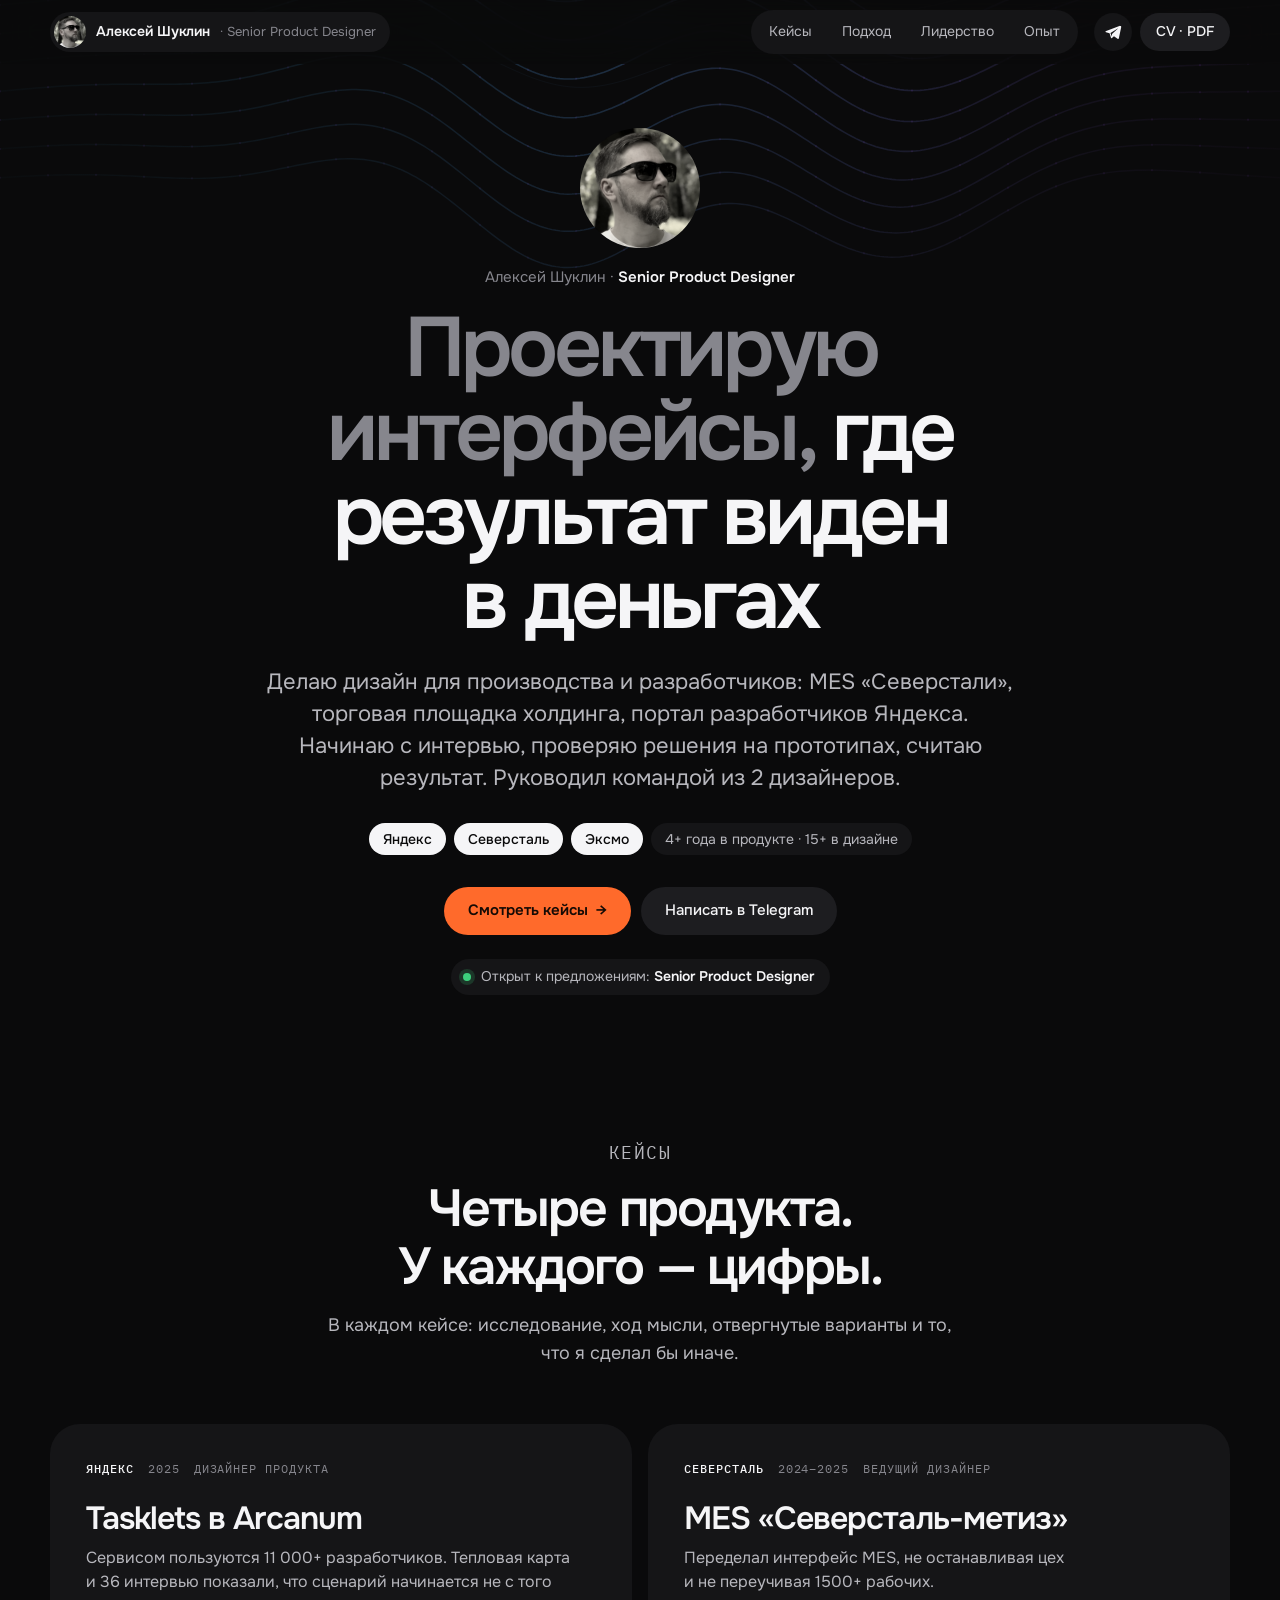
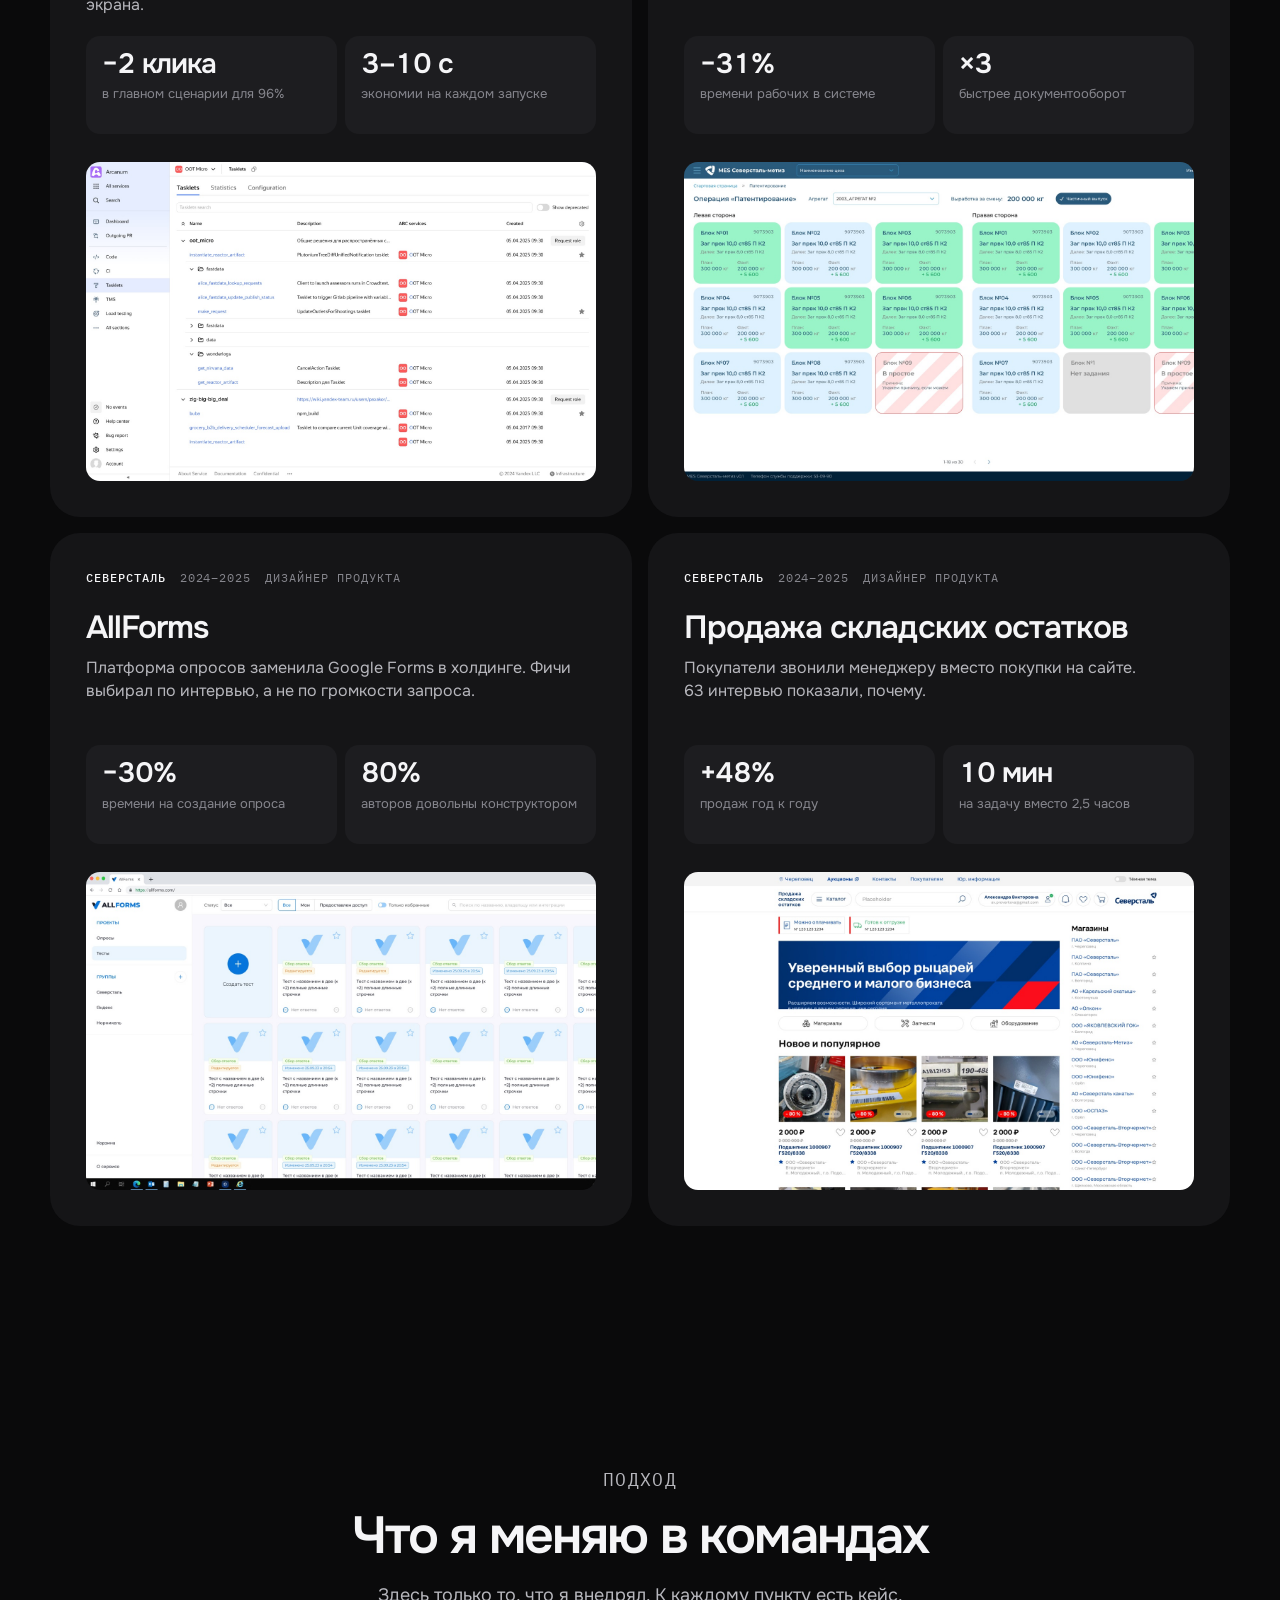
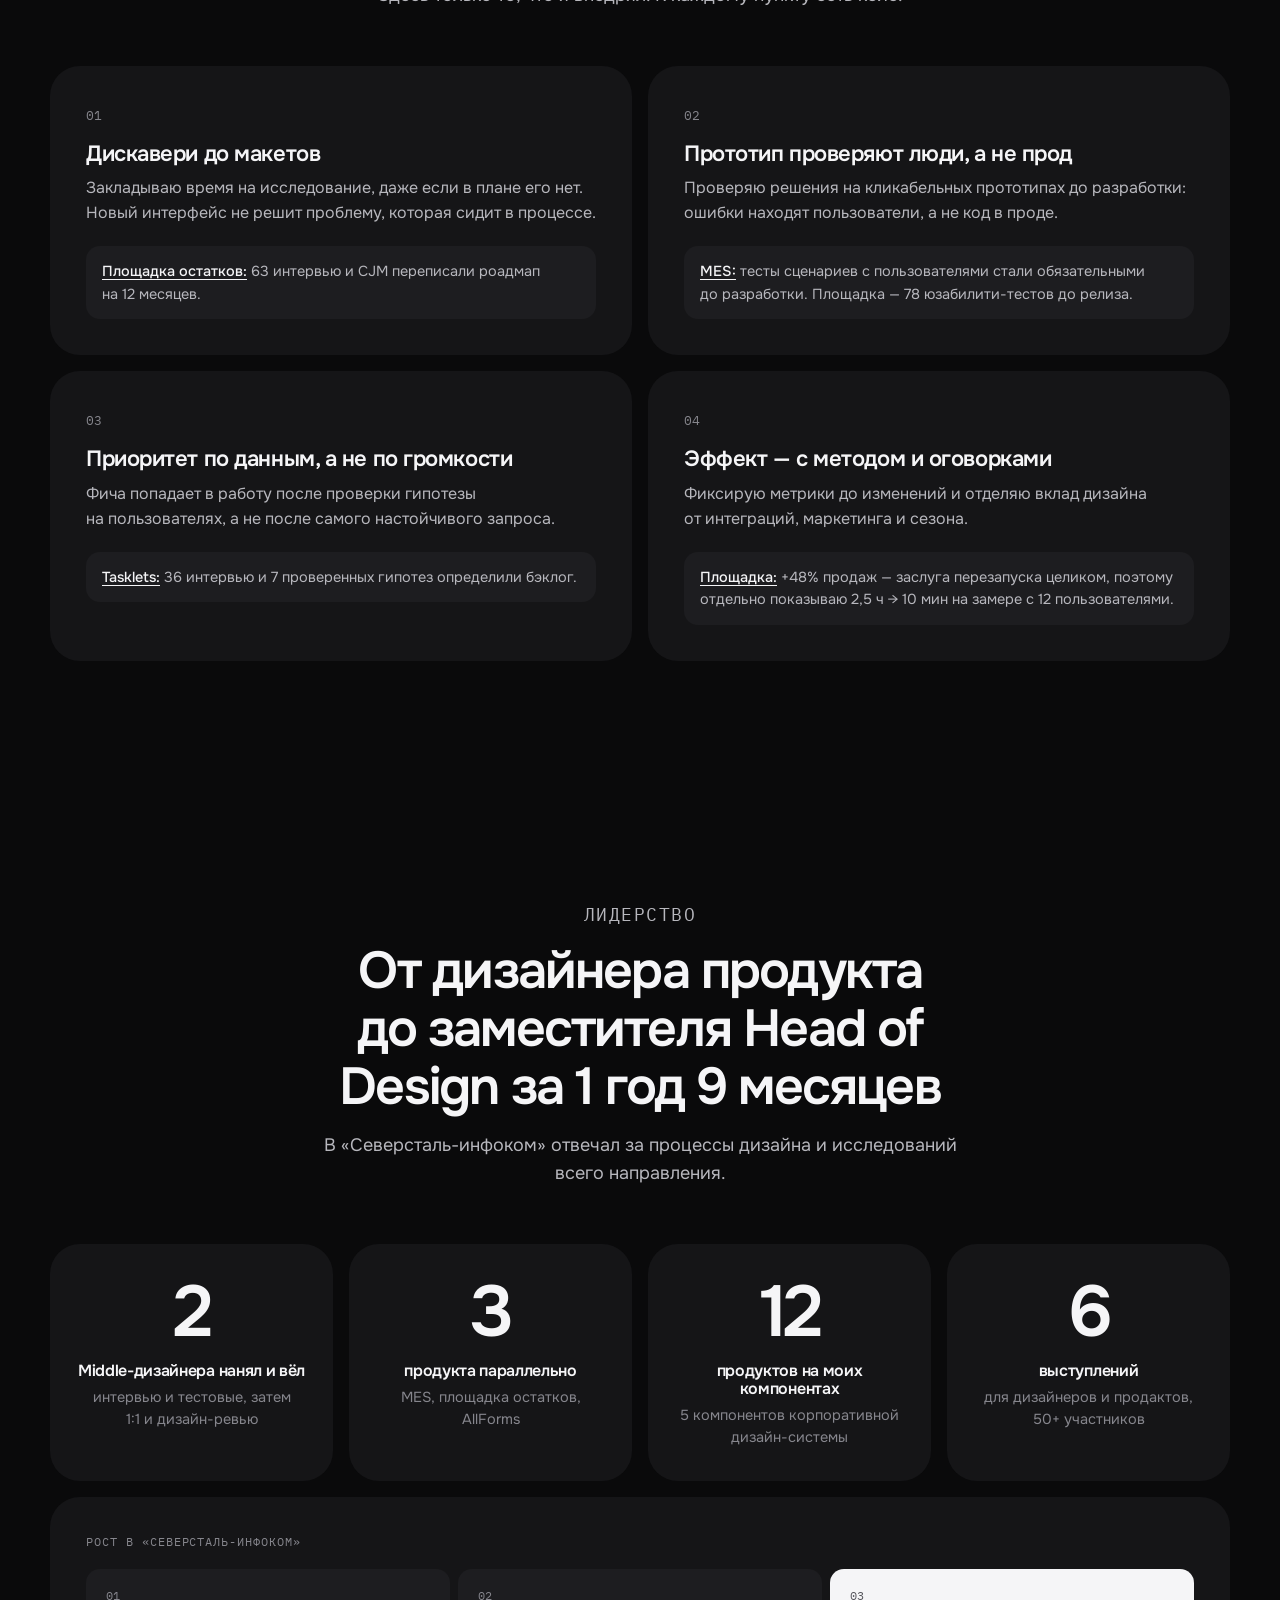
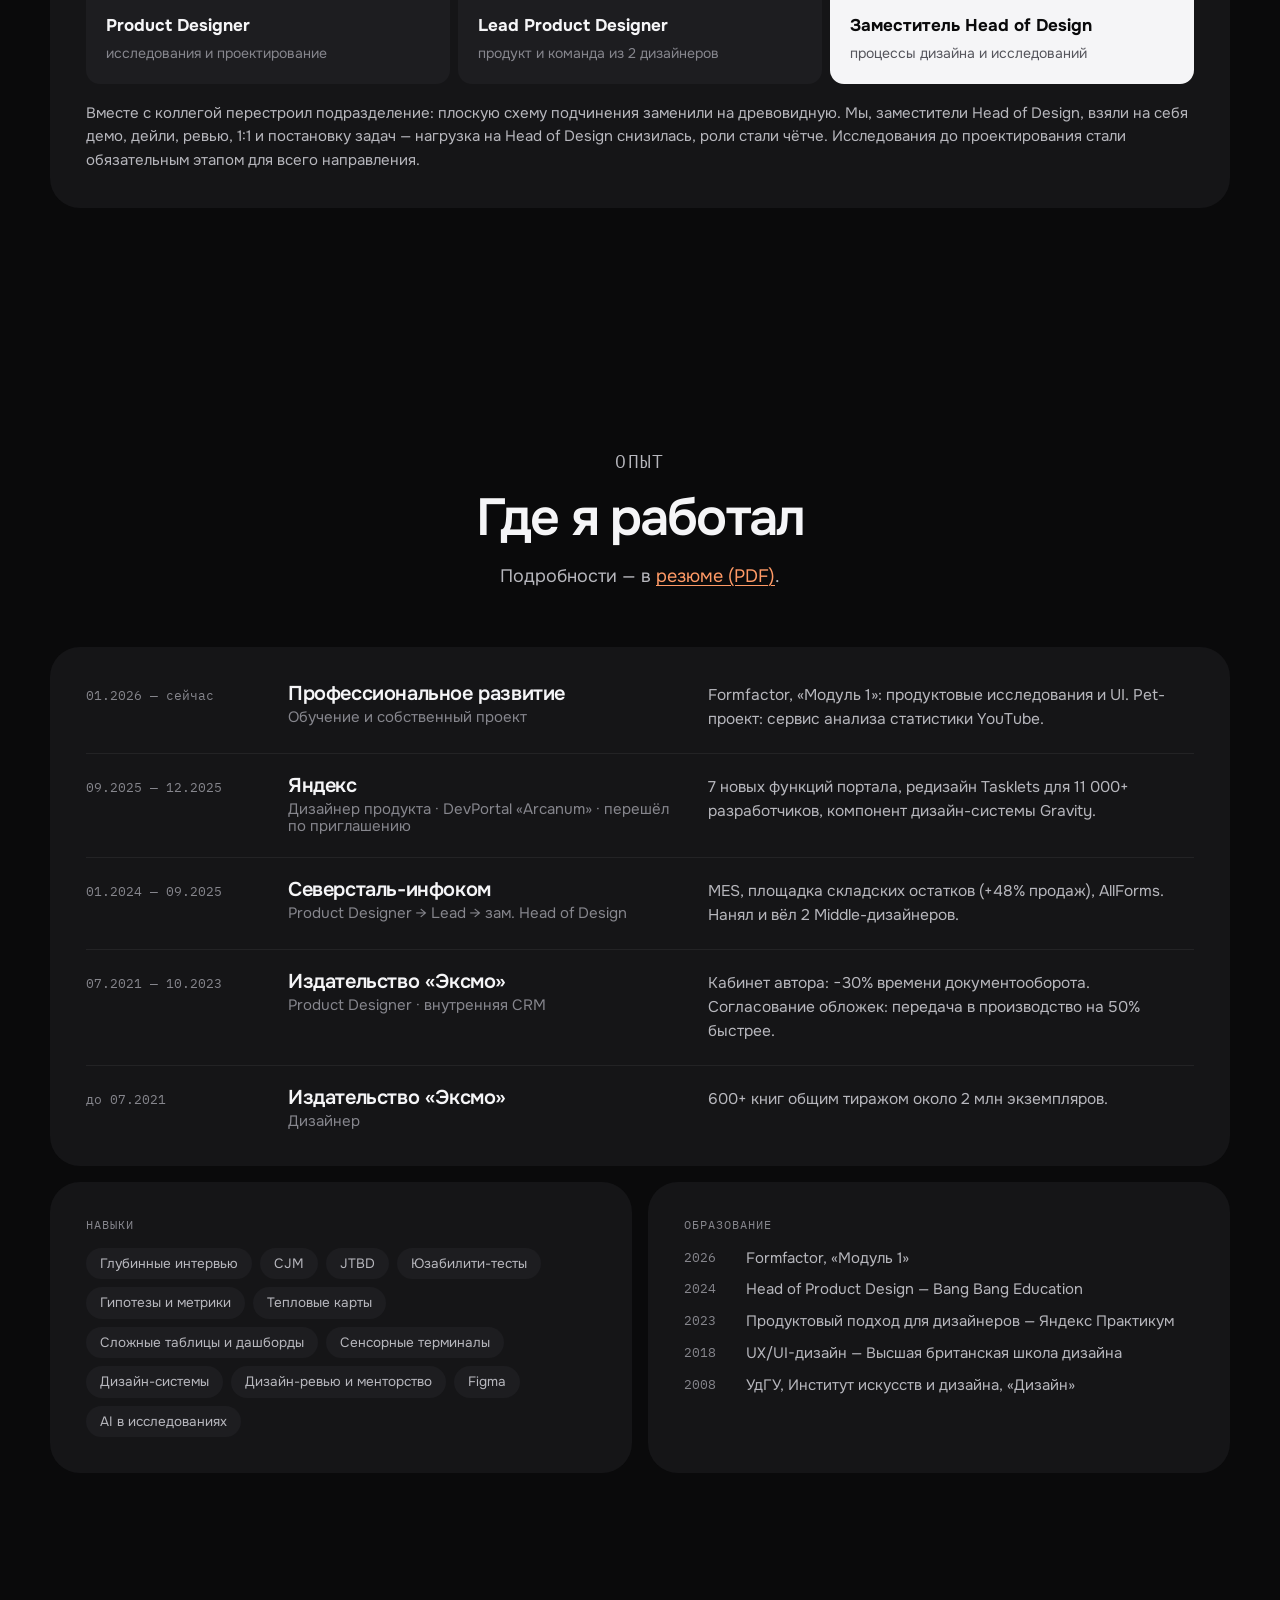
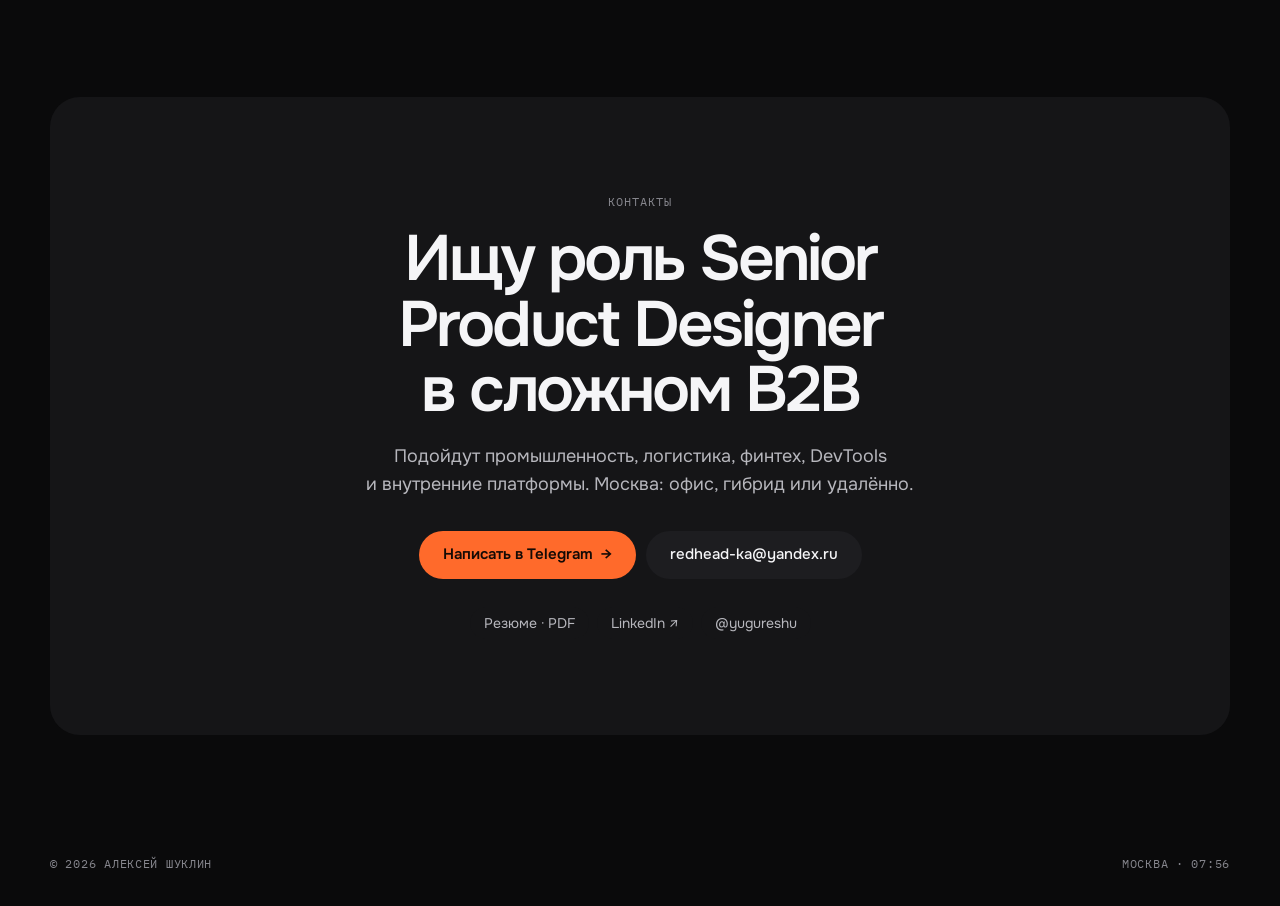
==== commit ce9cc596: "Новый слоган в hero, .mcp.json в .gitignore Co-Authored-By: Claude Sonnet 5.5 <noreply@anthropic.com" ====
--- a/index.html
+++ b/index.html
@@ -49,7 +49,7 @@
     <div class="wrap">
       <img class="avatar" src="assets/img/portrait.jpg" alt="Алексей Шуклин" width="600" height="800" fetchpriority="high">
       <p class="who">Алексей Шуклин · <b>Senior Product Designer</b></p>
-      <h1><span class="dim">Проектирую интерфейсы,</span> где ошибка стоит денег</h1>
+      <h1><span class="dim">Проектирую интерфейсы,</span> где результат виден в деньгах</h1>
       <p class="sub">Делаю дизайн для производства и разработчиков: MES «Северстали», торговая площадка холдинга, портал разработчиков Яндекса. Начинаю с интервью, проверяю решения на прототипах, считаю результат. Руководил командой из 2 дизайнеров.</p>
       <ul class="chips center" aria-label="Коротко обо мне">
         <li class="chip solid">Яндекс</li>
